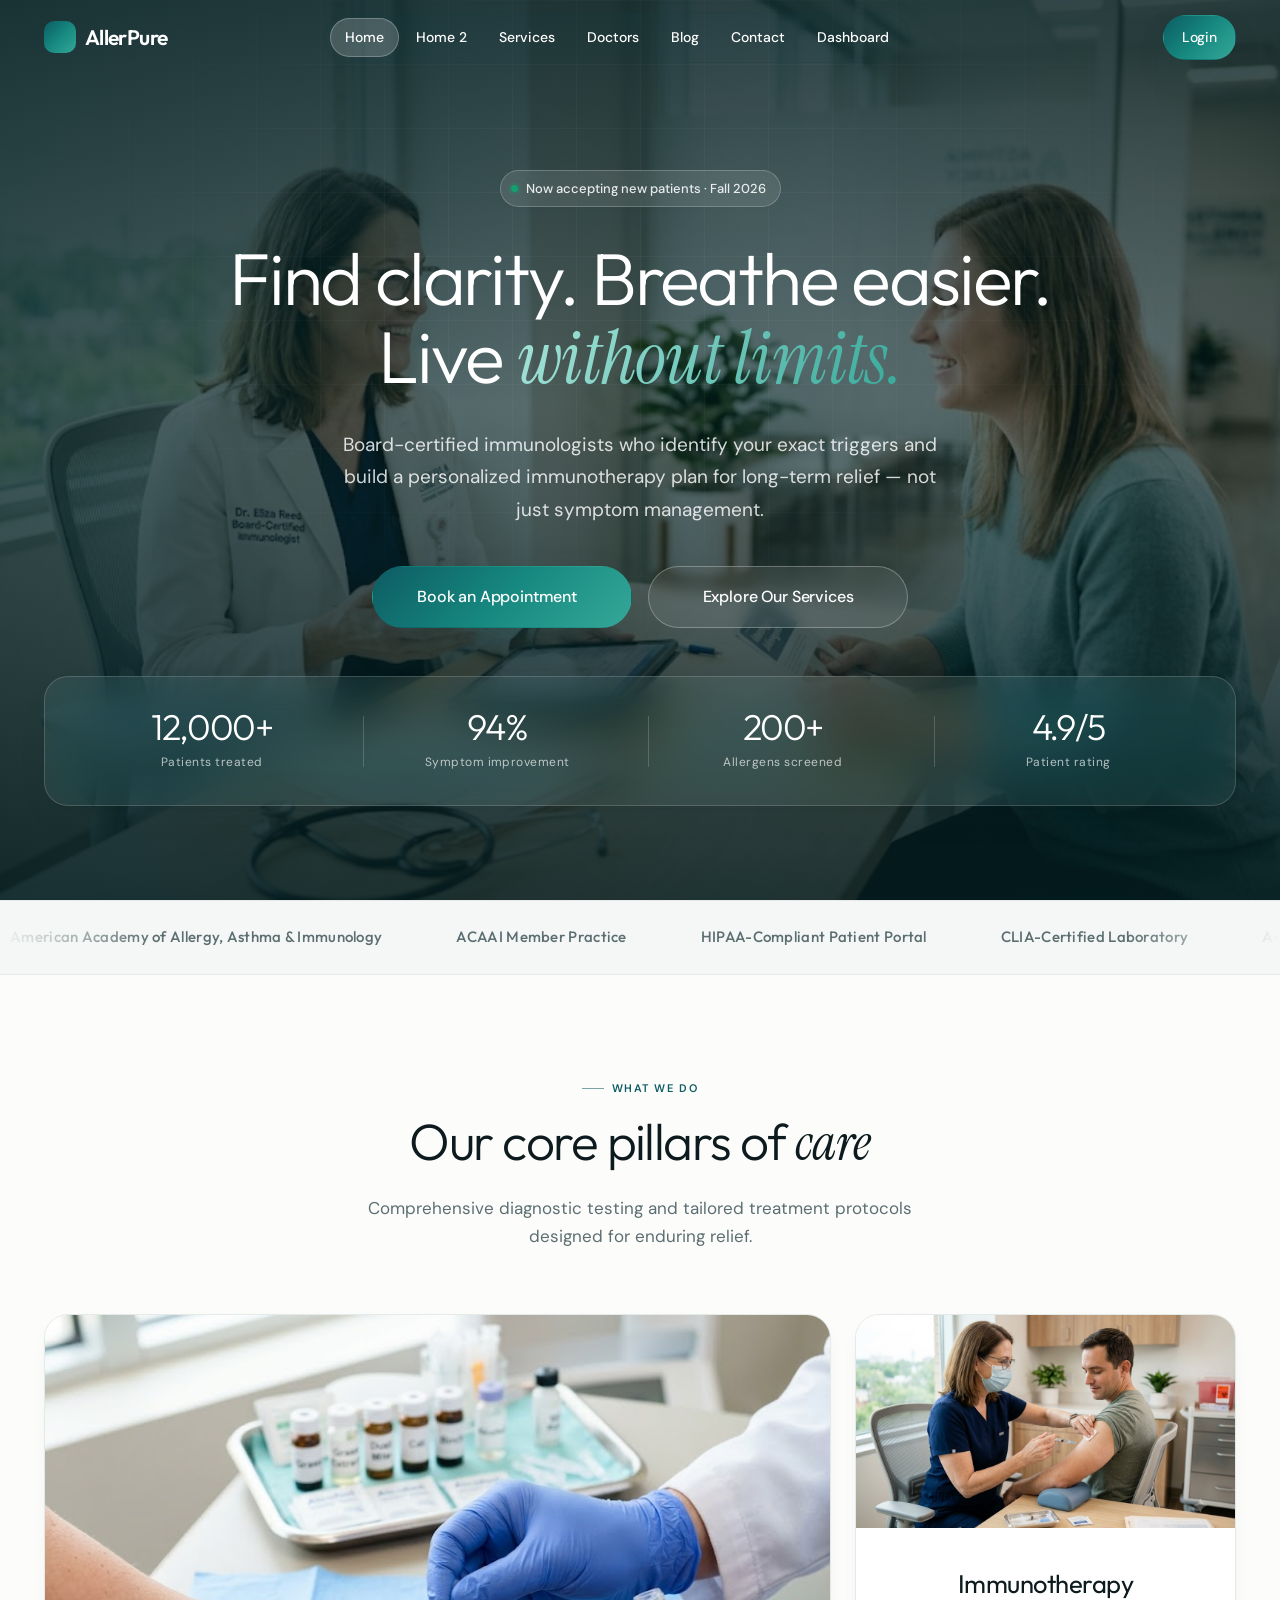
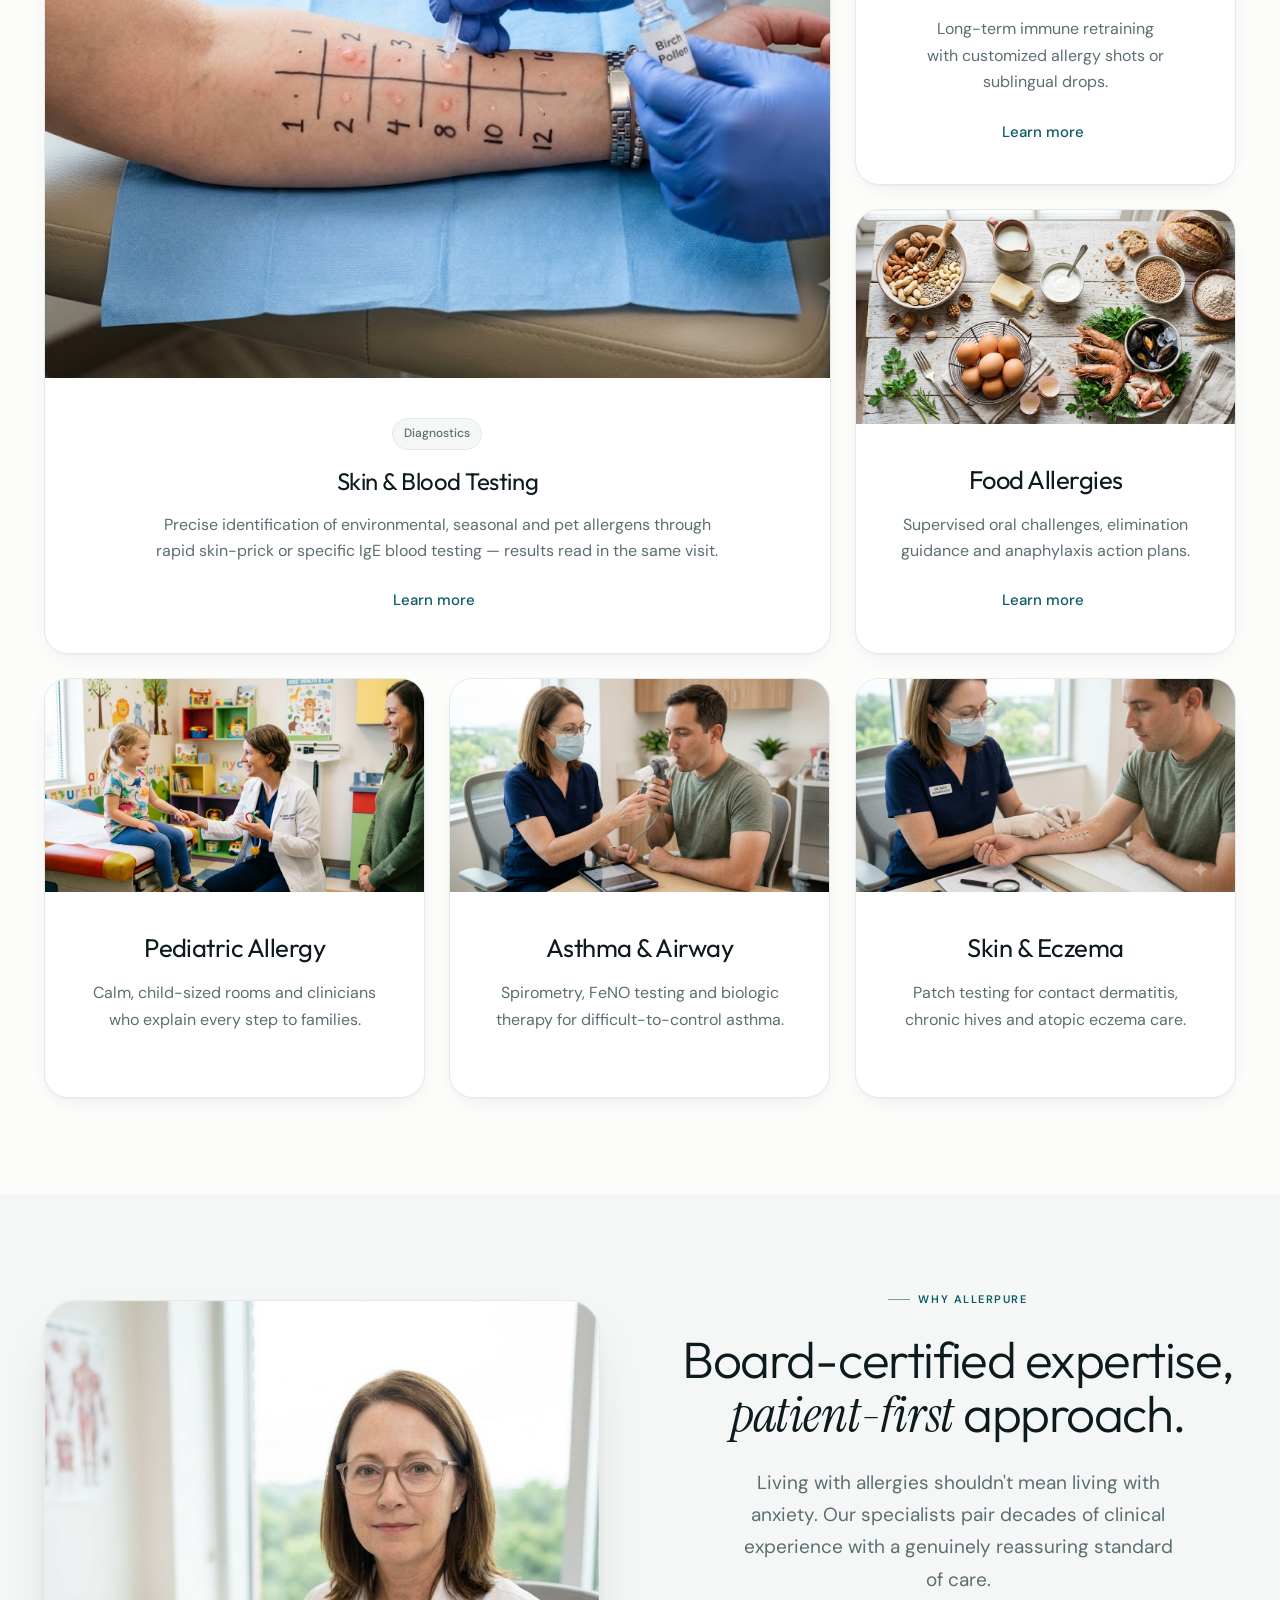
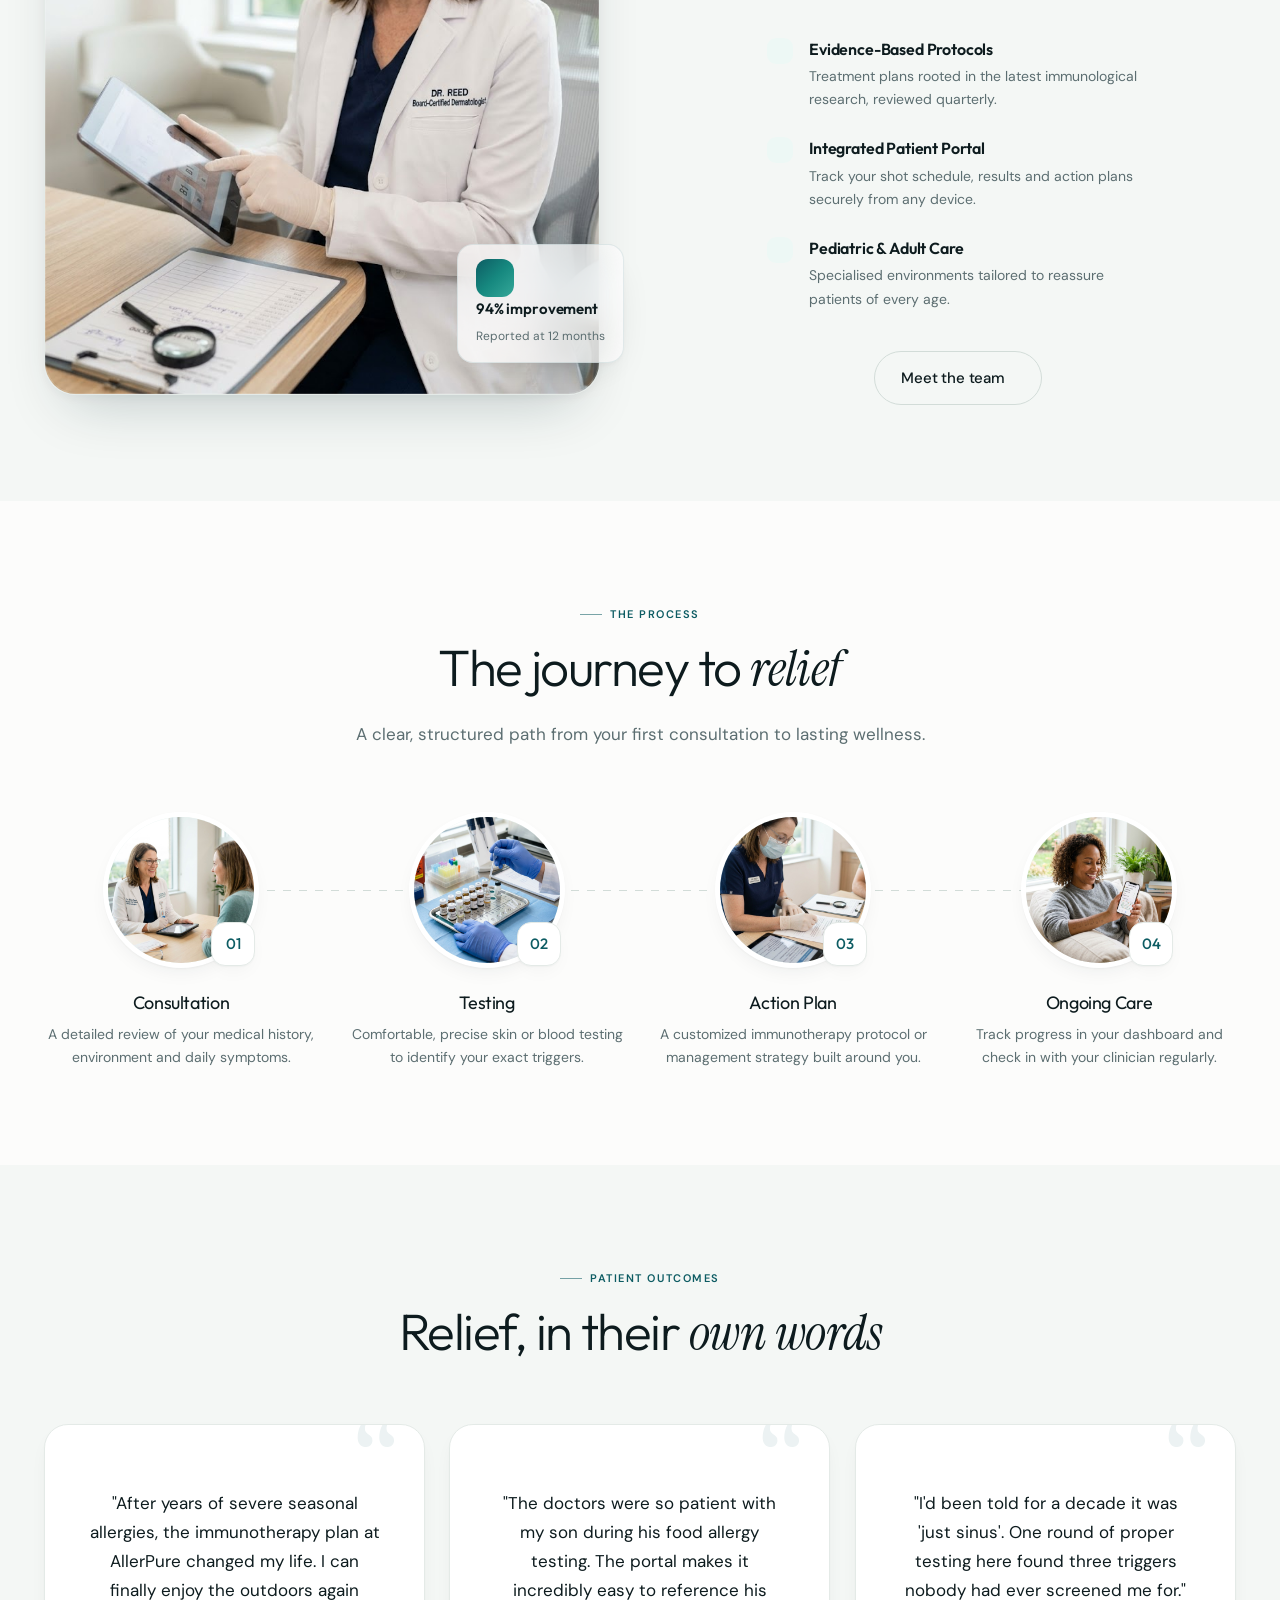
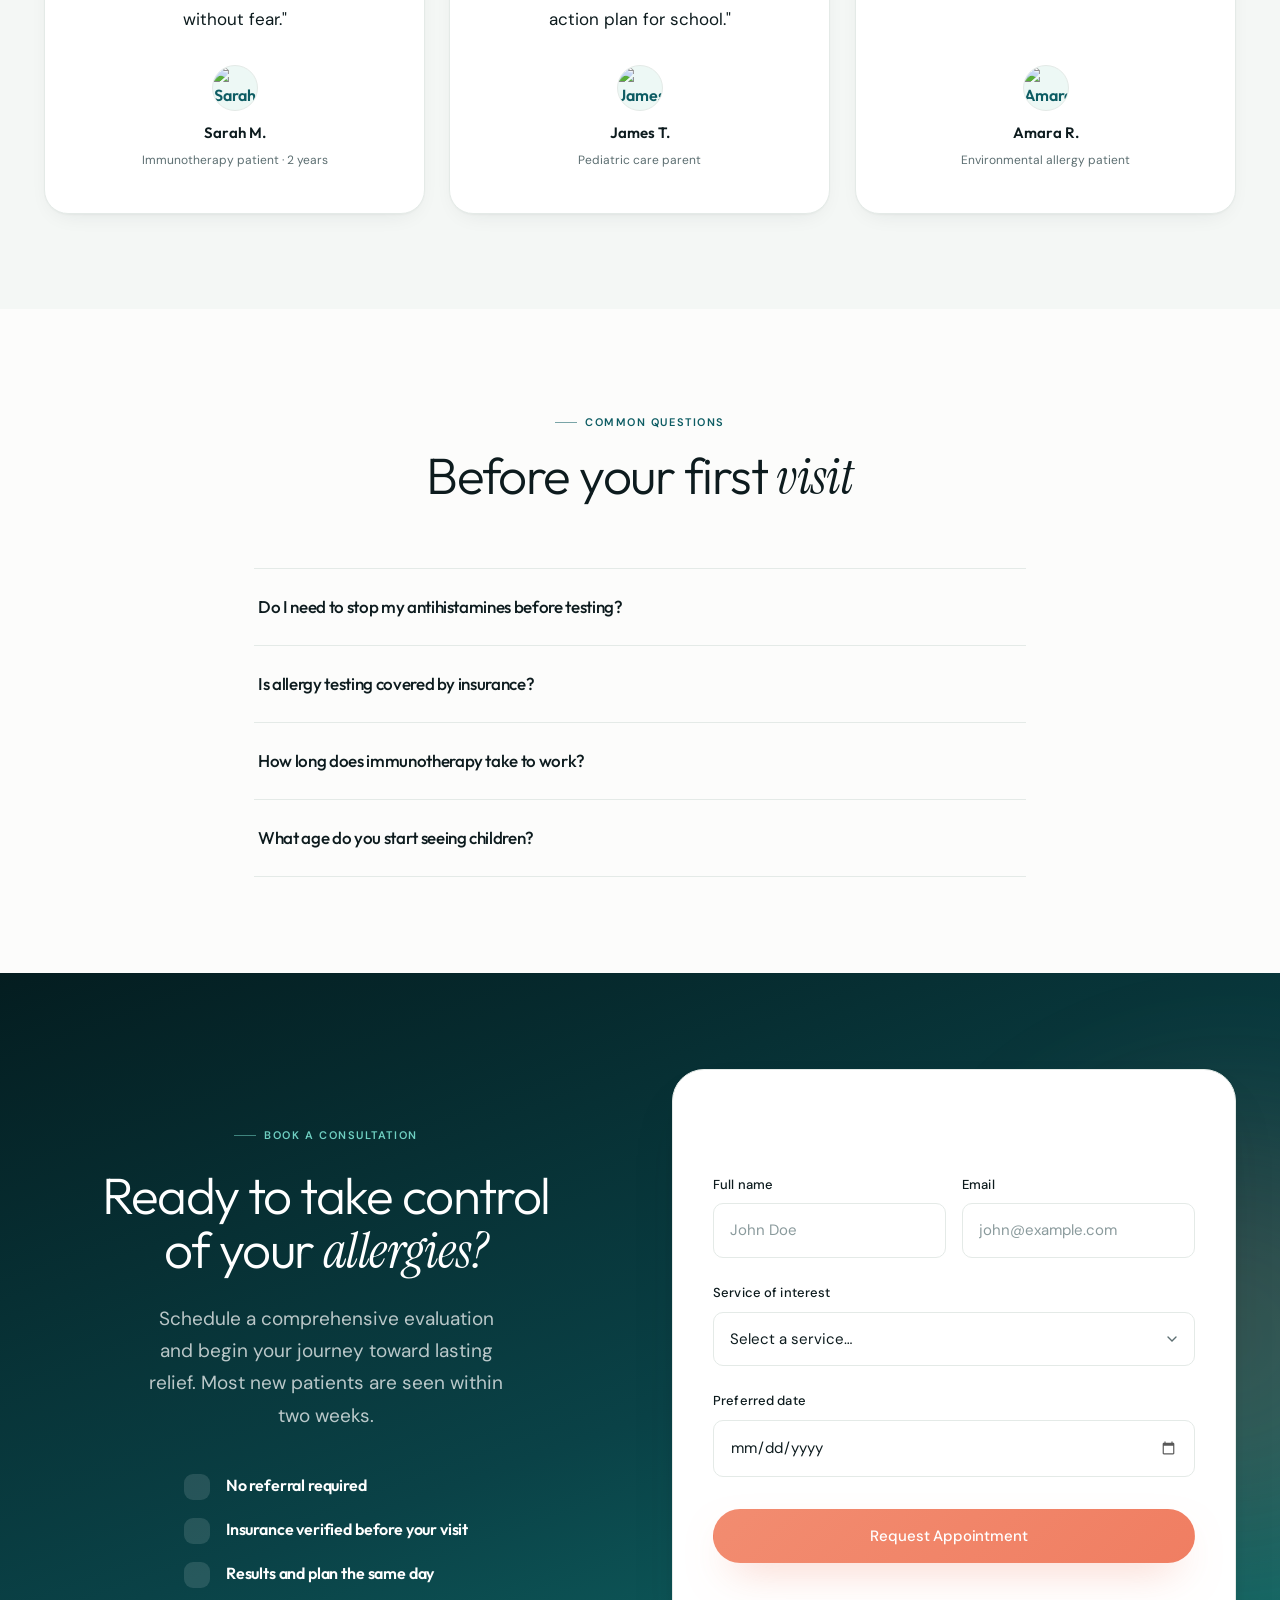
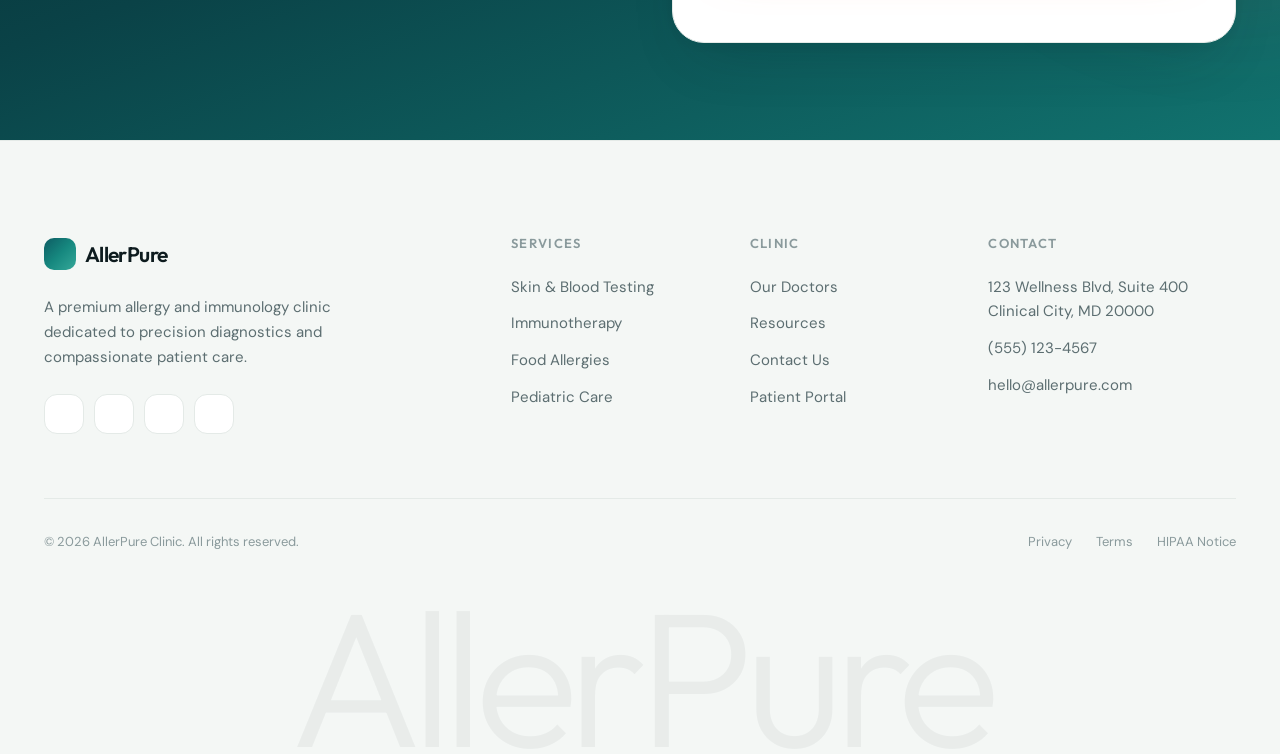
==== index.html @ 5865c438 "first" ====
<!DOCTYPE html>
<html lang="en">

<head>
  <meta charset="UTF-8">
  <meta name="viewport" content="width=device-width, initial-scale=1.0">
  <title>AllerPure | Expert Allergy Testing &amp; Immunotherapy</title>
  <meta name="description"
    content="AllerPure is a premium clinic dedicated to identifying and treating allergies through advanced testing, immunotherapy, and personalized action plans.">
  <link rel="icon" type="image/svg+xml" href="assets/images/favicon.svg">

  <!-- Phosphor Icons -->
  <script src="https://unpkg.com/@phosphor-icons/web"></script>

  <!-- Styles -->
  <link rel="preconnect" href="https://fonts.googleapis.com">
  <link rel="preconnect" href="https://fonts.gstatic.com" crossorigin>
  <link rel="stylesheet" href="assets/css/style.css">
  <link rel="stylesheet" href="assets/css/rtl.css">

  <!-- SEO JSON-LD -->
  <script type="application/ld+json">
  {
    "@context": "https://schema.org",
    "@type": "MedicalClinic",
    "name": "AllerPure",
    "description": "Expert Allergy Testing & Immunotherapy",
    "url": "https://www.allerpure.com"
  }
  </script>
</head>

<body class="has-photo-hero">

  <!-- Header -->
  <header class="header">
    <div class="container">
      <a href="index.html" class="logo">
        <i class="ph-fill ph-drop"></i> AllerPure
      </a>

      <nav class="nav-desktop">
        <a href="index.html" class="nav-link active">Home</a>
        <a href="home2.html" class="nav-link">Home 2</a>
        <a href="services.html" class="nav-link">Services</a>
        <a href="doctors.html" class="nav-link">Doctors</a>
        <a href="blog.html" class="nav-link">Blog</a>
        <a href="contact.html" class="nav-link">Contact</a>
        <a href="dashboard.html" class="nav-link">Dashboard</a>
      </nav>

      <div class="nav-actions">
        <button class="icon-btn theme-toggle theme-toggle-desktop" aria-label="Toggle Dark Mode">
          <i class="ph ph-moon"></i>
        </button>
        <button class="icon-btn rtl-toggle rtl-toggle-desktop" aria-label="Toggle RTL" title="Toggle RTL">
          <i class="ph ph-arrows-left-right"></i>
        </button>

        <a href="login.html" class="btn btn-primary btn-sm nav-desktop">Login</a>

        <button class="icon-btn hamburger" aria-label="Open Menu">
          <i class="ph ph-list"></i>
        </button>
      </div>
    </div>
  </header>

  <!-- Mobile Drawer Overlay -->
  <div class="mobile-drawer-overlay"></div>

  <!-- Mobile Drawer -->
  <div class="mobile-drawer">
    <div class="drawer-header">
      <a href="index.html" class="logo">
        <i class="ph-fill ph-drop"></i> AllerPure
      </a>
      <button class="icon-btn drawer-close" aria-label="Close Menu">
        <i class="ph ph-x"></i>
      </button>
    </div>

    <nav class="drawer-nav">
      <a href="index.html" class="drawer-nav-link active">Home</a>
      <a href="home2.html" class="drawer-nav-link">Home 2</a>
      <a href="services.html" class="drawer-nav-link">Services</a>
      <a href="doctors.html" class="drawer-nav-link">Doctors</a>
      <a href="blog.html" class="drawer-nav-link">Blog</a>
      <a href="contact.html" class="drawer-nav-link">Contact</a>
      <a href="dashboard.html" class="drawer-nav-link">Dashboard</a>
    </nav>

    <div class="drawer-actions">
      <div class="drawer-toggles">
        <button class="icon-btn theme-toggle" aria-label="Toggle Dark Mode">
          <i class="ph ph-moon"></i>
        </button>
        <button class="icon-btn rtl-toggle" aria-label="Toggle RTL" title="Toggle RTL">
          <i class="ph ph-arrows-left-right"></i>
        </button>
      </div>
      <a href="login.html" class="btn btn-primary btn-block">Login</a>
    </div>
  </div>

  <main>
    <!-- ==================== HERO ==================== -->
    <section class="hero hero-image">
      <img class="hero-bg" src="assets/images/hero-immunology-clinic.jpg" alt="" aria-hidden="true"
        fetchpriority="high">
      <div class="hero-scrim"></div>
      <div class="grid-overlay"></div>

      <div class="container" style="text-align: center;">
        <div style="max-width: 900px; margin: 0 auto;">
          <span class="pill animate-slide-up stagger-1" style="margin-bottom: var(--spacing-4);">
            <span class="dot"></span> Now accepting new patients &middot; Fall 2026
          </span>

          <h1 class="animate-slide-up stagger-2" style="margin-bottom: var(--spacing-4);">
            Find clarity. Breathe easier.<br>
            Live <span class="serif grad-text">without limits.</span>
          </h1>

          <p class="lead animate-slide-up stagger-3" style="max-width: 620px; margin: 0 auto var(--spacing-5);">
            Board-certified immunologists who identify your exact triggers and build a personalized
            immunotherapy plan for long-term relief — not just symptom management.
          </p>

          <div class="cta-actions animate-slide-up stagger-4">
            <a href="#book" class="btn btn-primary btn-lg">Book an Appointment <i class="ph ph-arrow-right"></i></a>
            <a href="services.html" class="btn btn-outline btn-lg">Explore Our Services</a>
          </div>
        </div>

        <!-- Stats -->
        <div class="stat-strip animate-fade-in stagger-6" style="margin-top: var(--spacing-6);">
          <div class="stat">
            <span class="stat-value" data-count="12000" data-suffix="+">0</span>
            <span class="stat-label">Patients treated</span>
          </div>
          <div class="stat">
            <span class="stat-value" data-count="94" data-suffix="%">0</span>
            <span class="stat-label">Symptom improvement</span>
          </div>
          <div class="stat">
            <span class="stat-value" data-count="200" data-suffix="+">0</span>
            <span class="stat-label">Allergens screened</span>
          </div>
          <div class="stat">
            <span class="stat-value" data-count="4.9" data-decimals="1" data-suffix="/5">0</span>
            <span class="stat-label">Patient rating</span>
          </div>
        </div>
      </div>
    </section>

    <!-- ==================== TRUST MARQUEE ==================== -->
    <div class="bg-alt" style="border-block: 1px solid var(--color-border);">
      <div class="marquee">
        <div class="marquee-track">
          <span class="marquee-item"><i class="ph ph-certificate"></i> American Academy of Allergy, Asthma &amp;
            Immunology</span>
          <span class="marquee-item"><i class="ph ph-first-aid-kit"></i> ACAAI Member Practice</span>
          <span class="marquee-item"><i class="ph ph-shield-check"></i> HIPAA-Compliant Patient Portal</span>
          <span class="marquee-item"><i class="ph ph-microscope"></i> CLIA-Certified Laboratory</span>
          <span class="marquee-item"><i class="ph ph-heartbeat"></i> Accredited Immunotherapy Program</span>
          <!-- duplicate set for seamless loop -->
          <span class="marquee-item"><i class="ph ph-certificate"></i> American Academy of Allergy, Asthma &amp;
            Immunology</span>
          <span class="marquee-item"><i class="ph ph-first-aid-kit"></i> ACAAI Member Practice</span>
          <span class="marquee-item"><i class="ph ph-shield-check"></i> HIPAA-Compliant Patient Portal</span>
          <span class="marquee-item"><i class="ph ph-microscope"></i> CLIA-Certified Laboratory</span>
          <span class="marquee-item"><i class="ph ph-heartbeat"></i> Accredited Immunotherapy Program</span>
        </div>
      </div>
    </div>

    <!-- ==================== SERVICES (BENTO) ==================== -->
    <section>
      <div class="container">
        <div class="section-header" data-reveal>
          <span class="eyebrow centered">What we do</span>
          <h2>Our core pillars of <span class="serif">care</span></h2>
          <p>Comprehensive diagnostic testing and tailored treatment protocols designed for enduring relief.</p>
        </div>

        <div class="bento">
          <!-- Large feature -->
          <a href="services.html#testing" class="card card-wide span-8" data-reveal="scale">
            <div class="card-media">
              <img src="assets/images/service-skin-blood-testing.jpg" alt="Allergy skin testing" loading="lazy">
            </div>
            <span class="tag" style="width: fit-content; margin-bottom: var(--spacing-2);">Diagnostics</span>
            <h3>Skin &amp; Blood Testing</h3>
            <p style="max-width: 52ch;">
              Precise identification of environmental, seasonal and pet allergens through rapid skin-prick
              or specific IgE blood testing — results read in the same visit.
            </p>
            <span class="link-arrow">Learn more <i class="ph ph-arrow-right"></i></span>
          </a>

          <!-- Stacked right column -->
          <div class="span-4 bento-stack" style="display: grid; gap: var(--spacing-3); --reveal-delay: 80ms;"
            data-reveal="right">
            <div class="card">
              <div class="card-media">
                <img src="assets/images/service-immunotherapy-injection.jpg" alt="Allergy immunotherapy injection"
                  loading="lazy">
              </div>
              <h3>Immunotherapy</h3>
              <p>Long-term immune retraining with customized allergy shots or sublingual drops.</p>
              <a href="services.html#immunotherapy" class="link-arrow">Learn more <i class="ph ph-arrow-right"></i></a>
            </div>

            <div class="card">
              <div class="card-media">
                <img src="assets/images/service-food-allergies.jpg" alt="Fresh food on a table" loading="lazy">
              </div>
              <h3>Food Allergies</h3>
              <p>Supervised oral challenges, elimination guidance and anaphylaxis action plans.</p>
              <a href="services.html#food-allergy" class="link-arrow">Learn more <i class="ph ph-arrow-right"></i></a>
            </div>
          </div>

          <!-- Three supporting tiles -->
          <div class="card span-4" data-reveal>
            <div class="card-media">
              <img src="assets/images/service-pediatric-allergy.jpg" alt="Pediatrician with a child patient"
                loading="lazy">
            </div>
            <h3>Pediatric Allergy</h3>
            <p>Calm, child-sized rooms and clinicians who explain every step to families.</p>
          </div>

          <div class="card span-4" style="--reveal-delay: 100ms;" data-reveal>
            <div class="card-media">
              <img src="assets/images/service-asthma-airway.jpg" alt="Patient using a spirometer for asthma testing"
                loading="lazy">
            </div>
            <h3>Asthma &amp; Airway</h3>
            <p>Spirometry, FeNO testing and biologic therapy for difficult-to-control asthma.</p>
          </div>

          <div class="card span-4" style="--reveal-delay: 200ms;" data-reveal>
            <div class="card-media">
              <img src="assets/images/service-skin-eczema.jpg" alt="Close-up skin care examination" loading="lazy">
            </div>
            <h3>Skin &amp; Eczema</h3>
            <p>Patch testing for contact dermatitis, chronic hives and atopic eczema care.</p>
          </div>
        </div>
      </div>
    </section>

    <!-- ==================== EXPERTISE SPLIT ==================== -->
    <section class="bg-alt">
      <div class="container split">
        <div class="split-media" data-reveal="left" style="position: relative;">
          <div class="media-frame" style="aspect-ratio: 4 / 5;">
            <img src="assets/images/expertise-doctor-reviewing-results.jpg" alt="Doctor reviewing allergy test results"
              loading="lazy">
          </div>
          <div class="float-chip hide-mobile" style="right: -24px; bottom: 32px;">
            <div class="fc-icon"><i class="ph ph-chart-line-up"></i></div>
            <div style="text-align: left;">
              <strong>94% improvement</strong>
              <span>Reported at 12 months</span>
            </div>
          </div>
        </div>

        <div class="split-copy" data-reveal="right">
          <span class="eyebrow" style="margin-bottom: var(--spacing-3);">Why AllerPure</span>
          <h2 style="margin-bottom: var(--spacing-3);">Board-certified expertise, <span
              class="serif">patient-first</span> approach.</h2>
          <p class="lead" style="margin-bottom: var(--spacing-5);">
            Living with allergies shouldn't mean living with anxiety. Our specialists pair decades of
            clinical experience with a genuinely reassuring standard of care.
          </p>

          <ul class="checklist">
            <li>
              <span class="tick"><i class="ph-bold ph-check"></i></span>
              <div>
                <strong>Evidence-Based Protocols</strong>
                <p>Treatment plans rooted in the latest immunological research, reviewed quarterly.</p>
              </div>
            </li>
            <li>
              <span class="tick"><i class="ph-bold ph-check"></i></span>
              <div>
                <strong>Integrated Patient Portal</strong>
                <p>Track your shot schedule, results and action plans securely from any device.</p>
              </div>
            </li>
            <li>
              <span class="tick"><i class="ph-bold ph-check"></i></span>
              <div>
                <strong>Pediatric &amp; Adult Care</strong>
                <p>Specialised environments tailored to reassure patients of every age.</p>
              </div>
            </li>
          </ul>

          <a href="doctors.html" class="btn btn-outline" style="margin-top: var(--spacing-5);">Meet the team <i
              class="ph ph-arrow-right"></i></a>
        </div>
      </div>
    </section>
    <!-- ==================== PROCESS ==================== -->
    <section>
      <div class="container">
        <div class="section-header" data-reveal>
          <span class="eyebrow centered">The process</span>
          <h2>The journey to <span class="serif">relief</span></h2>
          <p>A clear, structured path from your first consultation to lasting wellness.</p>
        </div>

        <div class="steps">
          <div class="step" data-reveal>
            <div class="step-figure">
              <div class="step-media">
                <img src="assets/images/process-01-consultation.jpg" alt="Doctor consulting with a patient"
                  loading="lazy">
              </div>
              <div class="step-num">01</div>
            </div>
            <h3>Consultation</h3>
            <p>A detailed review of your medical history, environment and daily symptoms.</p>
          </div>
          <div class="step" data-reveal style="--reveal-delay: 100ms;">
            <div class="step-figure">
              <div class="step-media">
                <img src="assets/images/process-02-testing.jpg" alt="Laboratory allergy testing" loading="lazy">
              </div>
              <div class="step-num">02</div>
            </div>
            <h3>Testing</h3>
            <p>Comfortable, precise skin or blood testing to identify your exact triggers.</p>
          </div>
          <div class="step" data-reveal style="--reveal-delay: 200ms;">
            <div class="step-figure">
              <div class="step-media">
                <img src="assets/images/process-03-action-plan.jpg" alt="Clinician planning a treatment protocol"
                  loading="lazy">
              </div>
              <div class="step-num">03</div>
            </div>
            <h3>Action Plan</h3>
            <p>A customized immunotherapy protocol or management strategy built around you.</p>
          </div>
          <div class="step" data-reveal style="--reveal-delay: 300ms;">
            <div class="step-figure">
              <div class="step-media">
                <img src="assets/images/process-04-ongoing-care.jpg" alt="Patient tracking progress on a phone"
                  loading="lazy">
              </div>
              <div class="step-num">04</div>
            </div>
            <h3>Ongoing Care</h3>
            <p>Track progress in your dashboard and check in with your clinician regularly.</p>
          </div>
        </div>
      </div>
    </section>

    <!-- ==================== TESTIMONIALS ==================== -->
    <section class="bg-alt">
      <div class="container">
        <div class="section-header" data-reveal>
          <span class="eyebrow centered">Patient outcomes</span>
          <h2>Relief, in their <span class="serif">own words</span></h2>
        </div>

        <div class="card-grid quote-grid">
          <div class="quote-card" data-reveal>
            <div class="stars">
              <i class="ph-fill ph-star"></i><i class="ph-fill ph-star"></i><i class="ph-fill ph-star"></i><i
                class="ph-fill ph-star"></i><i class="ph-fill ph-star"></i>
            </div>
            <blockquote>"After years of severe seasonal allergies, the immunotherapy plan at AllerPure changed my life.
              I can finally enjoy the outdoors again without fear."</blockquote>
            <div class="person">
              <div class="avatar"><img
                  src="https://images.unsplash.com/photo-1544005313-94ddf0286df2?auto=format&fit=facearea&facepad=3&q=80&w=200&h=200"
                  alt="Sarah M." loading="lazy"></div>
              <div>
                <strong>Sarah M.</strong>
                <span>Immunotherapy patient · 2 years</span>
              </div>
            </div>
          </div>

          <div class="quote-card" data-reveal style="--reveal-delay: 100ms;">
            <div class="stars">
              <i class="ph-fill ph-star"></i><i class="ph-fill ph-star"></i><i class="ph-fill ph-star"></i><i
                class="ph-fill ph-star"></i><i class="ph-fill ph-star"></i>
            </div>
            <blockquote>"The doctors were so patient with my son during his food allergy testing. The portal makes it
              incredibly easy to reference his action plan for school."</blockquote>
            <div class="person">
              <div class="avatar"><img
                  src="https://images.unsplash.com/photo-1507003211169-0a1dd7228f2d?auto=format&fit=facearea&facepad=3&q=80&w=200&h=200"
                  alt="James T." loading="lazy"></div>
              <div>
                <strong>James T.</strong>
                <span>Pediatric care parent</span>
              </div>
            </div>
          </div>

          <div class="quote-card" data-reveal style="--reveal-delay: 200ms;">
            <div class="stars">
              <i class="ph-fill ph-star"></i><i class="ph-fill ph-star"></i><i class="ph-fill ph-star"></i><i
                class="ph-fill ph-star"></i><i class="ph-fill ph-star"></i>
            </div>
            <blockquote>"I'd been told for a decade it was 'just sinus'. One round of proper testing here found three
              triggers nobody had ever screened me for."</blockquote>
            <div class="person">
              <div class="avatar"><img
                  src="https://images.unsplash.com/photo-1531123897727-8f129e1688ce?auto=format&fit=facearea&facepad=3&q=80&w=200&h=200"
                  alt="Amara R." loading="lazy"></div>
              <div>
                <strong>Amara R.</strong>
                <span>Environmental allergy patient</span>
              </div>
            </div>
          </div>
        </div>
      </div>
    </section>

    <!-- ==================== FAQ ==================== -->
    <section>
      <div class="container container-narrow">
        <div class="section-header" data-reveal>
          <span class="eyebrow centered">Common questions</span>
          <h2>Before your first <span class="serif">visit</span></h2>
        </div>

        <div class="accordion" data-reveal>
          <div class="accordion-item">
            <button class="accordion-trigger" type="button">Do I need to stop my antihistamines before testing? <i
                class="ph ph-plus"></i></button>
            <div class="accordion-panel">
              <p>Yes — most oral antihistamines suppress skin test reactions, so we ask patients to pause them for 5–7
                days before a skin-prick appointment. Asthma inhalers, nasal steroids and most other medications can be
                continued. We send a personalized prep list when you book.</p>
            </div>
          </div>
          <div class="accordion-item">
            <button class="accordion-trigger" type="button">Is allergy testing covered by insurance? <i
                class="ph ph-plus"></i></button>
            <div class="accordion-panel">
              <p>Diagnostic allergy testing is covered by most major plans. Our team verifies your benefits and provides
                a written estimate before your appointment, so there are no surprises on the day.</p>
            </div>
          </div>
          <div class="accordion-item">
            <button class="accordion-trigger" type="button">How long does immunotherapy take to work? <i
                class="ph ph-plus"></i></button>
            <div class="accordion-panel">
              <p>Most patients notice meaningful improvement within 6–12 months of starting build-up, with full benefit
                after 3–5 years of maintenance. Progress is tracked at every visit and visible in your patient
                dashboard.</p>
            </div>
          </div>
          <div class="accordion-item">
            <button class="accordion-trigger" type="button">What age do you start seeing children? <i
                class="ph ph-plus"></i></button>
            <div class="accordion-panel">
              <p>We evaluate children from 6 months of age. Testing methods are adapted by age, and our pediatric rooms
                are designed to keep the experience calm for both child and parent.</p>
            </div>
          </div>
        </div>
      </div>
    </section>

    <!-- ==================== BOOKING CTA ==================== -->
    <section class="bg-deep" id="book">
      <div class="mesh mesh-2" style="opacity: .18;"></div>
      <div class="container split tight" style="position: relative; z-index: 2;">
        <div class="copy-center" data-reveal="left">
          <span class="eyebrow" style="margin-bottom: var(--spacing-3);">Book a consultation</span>
          <h2 style="margin-bottom: var(--spacing-3);">Ready to take control of your <span
              class="serif">allergies?</span></h2>
          <p class="lead" style="color: rgba(255,255,255,.72); margin-bottom: var(--spacing-5);">
            Schedule a comprehensive evaluation and begin your journey toward lasting relief.
            Most new patients are seen within two weeks.
          </p>

          <ul class="checklist" style="gap: var(--spacing-2);">
            <li>
              <span class="tick" style="background: rgba(255,255,255,.12); color: #fff;"><i
                  class="ph-bold ph-check"></i></span>
              <div><strong style="color:#fff;">No referral required</strong></div>
            </li>
            <li>
              <span class="tick" style="background: rgba(255,255,255,.12); color: #fff;"><i
                  class="ph-bold ph-check"></i></span>
              <div><strong style="color:#fff;">Insurance verified before your visit</strong></div>
            </li>
            <li>
              <span class="tick" style="background: rgba(255,255,255,.12); color: #fff;"><i
                  class="ph-bold ph-check"></i></span>
              <div><strong style="color:#fff;">Results and plan the same day</strong></div>
            </li>
          </ul>
        </div>

        <div data-reveal="right">
          <form class="validate-form booking-panel">
            <h3 style="margin-bottom: var(--spacing-4);">Request an appointment</h3>

            <div class="form-row">
              <div class="form-group">
                <label class="form-label" for="bk-name">Full name</label>
                <input id="bk-name" type="text" class="form-control" required placeholder="John Doe">
                <span class="error-message">Name is required</span>
              </div>
              <div class="form-group">
                <label class="form-label" for="bk-email">Email</label>
                <input id="bk-email" type="email" class="form-control" required placeholder="john@example.com">
                <span class="error-message">Valid email is required</span>
              </div>
            </div>

            <div class="form-group">
              <label class="form-label" for="bk-service">Service of interest</label>
              <select id="bk-service" class="form-control" required>
                <option value="">Select a service…</option>
                <option value="skin_testing">Skin / Blood Testing</option>
                <option value="immunotherapy">Immunotherapy</option>
                <option value="food_allergy">Food Allergy Management</option>
                <option value="pediatric">Pediatric Allergy</option>
              </select>
              <span class="error-message">Please select a service</span>
            </div>

            <div class="form-group">
              <label class="form-label" for="bk-date">Preferred date</label>
              <input id="bk-date" type="date" class="form-control" required>
              <span class="error-message">Please select a date</span>
            </div>

            <!-- Booking API Placeholder -->
            <!-- <div class="calendly-inline-widget" data-url="https://calendly.com/allerpure" style="min-width:320px;height:630px;"></div> -->

            <button type="submit" class="btn btn-accent btn-block" style="margin-top: var(--spacing-1);">
              Request Appointment <i class="ph ph-arrow-right"></i>
            </button>
            <p class="small muted" style="text-align: center; margin-top: var(--spacing-2);">
              We reply within one business day. No obligation.
            </p>
          </form>
        </div>
      </div>
    </section>
  </main>

  <!-- Footer -->
  <footer class="footer">
    <div class="container">
      <div class="footer-grid">
        <div class="footer-col">
          <a href="index.html" class="logo" style="margin-bottom: var(--spacing-3);">
            <i class="ph-fill ph-drop"></i> AllerPure
          </a>
          <p>A premium allergy and immunology clinic dedicated to precision diagnostics and compassionate patient care.
          </p>
          <div class="social-links">
            <a href="#" aria-label="Facebook"><i class="ph-fill ph-facebook-logo"></i></a>
            <a href="#" aria-label="X"><i class="ph-fill ph-x-logo"></i></a>
            <a href="#" aria-label="Instagram"><i class="ph-fill ph-instagram-logo"></i></a>
            <a href="#" aria-label="LinkedIn"><i class="ph-fill ph-linkedin-logo"></i></a>
          </div>
        </div>

        <div class="footer-col">
          <h4>Services</h4>
          <div class="footer-links">
            <a href="services.html#testing">Skin &amp; Blood Testing</a>
            <a href="services.html#immunotherapy">Immunotherapy</a>
            <a href="services.html#food-allergy">Food Allergies</a>
            <a href="services.html">Pediatric Care</a>
          </div>
        </div>

        <div class="footer-col">
          <h4>Clinic</h4>
          <div class="footer-links">
            <a href="doctors.html">Our Doctors</a>
            <a href="blog.html">Resources</a>
            <a href="contact.html">Contact Us</a>
            <a href="login.html">Patient Portal</a>
          </div>
        </div>

        <div class="footer-col">
          <h4>Contact</h4>
          <div class="footer-links">
            <a href="contact.html"><i class="ph ph-map-pin"></i> 123 Wellness Blvd, Suite 400<br>Clinical City, MD
              20000</a>
            <a href="tel:5551234567"><i class="ph ph-phone"></i> (555) 123-4567</a>
            <a href="mailto:hello@allerpure.com"><i class="ph ph-envelope"></i> hello@allerpure.com</a>
          </div>
        </div>
      </div>

      <div class="footer-bottom">
        <p>&copy; 2026 AllerPure Clinic. All rights reserved.</p>
        <nav>
          <a href="#">Privacy</a>
          <a href="#">Terms</a>
          <a href="#">HIPAA Notice</a>
        </nav>
      </div>

      <div class="footer-watermark" aria-hidden="true">AllerPure</div>
    </div>
  </footer>

  <script src="assets/js/main.js"></script>
</body>

</html>
---- assets/css/style.css ----
/*
================================================================================
AllerPure — Master Stylesheet
Premium clinical design system: deep teal, warm neutrals, editorial type.
================================================================================
  1.  Tokens
  2.  Reset & Base
  3.  Typography
  4.  Layout Primitives
  5.  Buttons
  6.  Cards & Surfaces
  7.  Forms
  8.  Header & Navigation
  9.  Hero & Decorative
  10. Marquee, Steps, Accordion
  11. Interactive Explorer (home2)
  12. Footer
  13. Auth
  14. Animation & Reveal
  15. Media Queries
================================================================================
*/

@import url('https://fonts.googleapis.com/css2?family=DM+Sans:opsz,wght@9..40,300;9..40,400;9..40,500;9..40,600;9..40,700&family=Instrument+Serif:ital@0;1&family=Outfit:wght@200;300;400;500;600;700&display=swap');

/*
================================================================================
1. Tokens
================================================================================
*/
:root {
  /* Brand ramp — deep clinical teal */
  --brand-950: #041D20;
  --brand-900: #062A2E;
  --brand-800: #0A4247;
  --brand-700: #0D5C63;
  --brand-600: #11736F;
  --brand-500: #16887F;
  --brand-400: #35A899;
  --brand-300: #6FD0C2;
  --brand-200: #A8E5DA;
  --brand-100: #D6F2EC;
  --brand-50:  #EDF8F5;

  /* Semantic */
  --color-primary: var(--brand-700);
  --color-primary-hover: var(--brand-600);
  --color-primary-light: var(--brand-50);
  --color-secondary: #7E9C8F;
  --color-accent: #F07E62;
  --color-accent-soft: #FCE9E2;
  --color-gold: #C9A227;

  --color-bg: #FCFCFB;
  --color-bg-alt: #F4F7F5;
  --color-surface: #FFFFFF;
  --color-surface-2: #FAFBFA;

  --color-text-main: #0D1B1E;
  --color-text-muted: #5C6E71;
  --color-text-subtle: #8A9A9C;
  --color-border: #E4EAE7;
  --color-border-strong: #D2DCD8;

  --color-success: #12A06F;
  --color-error: #DC5B4F;
  --color-warning: #D9942B;

  /* Glass / overlays */
  --glass-bg: rgba(255, 255, 255, 0.72);
  --glass-border: rgba(13, 92, 99, 0.10);
  --hairline: rgba(13, 27, 30, 0.08);
  --tint: rgba(13, 92, 99, 0.04);

  /* Gradients */
  --grad-brand: linear-gradient(135deg, var(--brand-700) 0%, var(--brand-500) 50%, var(--brand-400) 100%);
  --grad-deep: linear-gradient(160deg, var(--brand-950) 0%, var(--brand-800) 55%, var(--brand-600) 100%);
  --grad-sheen: linear-gradient(120deg, rgba(255,255,255,0) 20%, rgba(255,255,255,.35) 50%, rgba(255,255,255,0) 80%);
  --grad-text: linear-gradient(120deg, var(--brand-800), var(--brand-400));

  /* Typography */
  --font-heading: 'Outfit', system-ui, sans-serif;
  --font-body: 'DM Sans', system-ui, sans-serif;
  --font-display: 'Instrument Serif', Georgia, serif;

  --font-weight-h1: 300;
  --font-weight-h2: 300;
  --font-weight-h3: 400;
  --font-weight-body: 400;
  --font-weight-btn: 500;

  --line-height-heading: 1.06;
  --line-height-body: 1.65;
  --tracking-tight: -0.03em;
  --tracking-wide: 0.14em;

  /* Spacing (8px base) */
  --spacing-1: 8px;
  --spacing-2: 16px;
  --spacing-3: 24px;
  --spacing-4: 32px;
  --spacing-5: 40px;
  --spacing-6: 48px;
  --spacing-8: 64px;
  --spacing-10: 80px;
  --spacing-12: 96px;
  --spacing-16: 128px;

  /* Radii */
  --radius-sm: 10px;
  --radius-md: 16px;
  --radius-lg: 24px;
  --radius-xl: 32px;
  --radius-2xl: 44px;
  --radius-full: 9999px;

  /* Elevation — layered, soft, brand-tinted */
  --shadow-xs: 0 1px 2px rgba(6, 42, 46, 0.04);
  --shadow-soft:
    0 1px 2px rgba(6, 42, 46, 0.04),
    0 8px 24px -12px rgba(6, 42, 46, 0.12);
  --shadow-md:
    0 2px 4px rgba(6, 42, 46, 0.03),
    0 14px 40px -16px rgba(6, 42, 46, 0.16);
  --shadow-hover:
    0 4px 8px rgba(6, 42, 46, 0.04),
    0 28px 60px -24px rgba(6, 42, 46, 0.24);
  --shadow-glow: 0 18px 50px -18px rgba(13, 92, 99, 0.45);

  /* Layout */
  --container-width: 1240px;
  --container-narrow: 820px;
  --nav-height: 76px;

  /* Motion */
  --transition-fast: 0.18s cubic-bezier(0.4, 0, 0.2, 1);
  --transition-normal: 0.32s cubic-bezier(0.4, 0, 0.2, 1);
  --ease-out-expo: cubic-bezier(0.16, 1, 0.3, 1);
}

/* Dark Theme */
[data-theme="dark"] {
  --color-primary: var(--brand-300);
  --color-primary-hover: var(--brand-200);
  --color-primary-light: rgba(111, 208, 194, 0.12);
  --color-secondary: #8FB5A6;
  --color-accent: #FF9277;
  --color-accent-soft: rgba(240, 126, 98, 0.16);

  --color-bg: #05100F;
  --color-bg-alt: #091A19;
  --color-surface: #0C201F;
  --color-surface-2: #0F2726;

  --color-text-main: #ECF6F3;
  --color-text-muted: #9BB2AE;
  --color-text-subtle: #718A87;
  --color-border: rgba(255, 255, 255, 0.09);
  --color-border-strong: rgba(255, 255, 255, 0.16);

  --glass-bg: rgba(9, 26, 25, 0.72);
  --glass-border: rgba(255, 255, 255, 0.08);
  --hairline: rgba(255, 255, 255, 0.08);
  --tint: rgba(111, 208, 194, 0.05);

  --grad-text: linear-gradient(120deg, var(--brand-200), var(--brand-400));

  --shadow-xs: 0 1px 2px rgba(0, 0, 0, 0.4);
  --shadow-soft: 0 1px 2px rgba(0,0,0,.3), 0 10px 30px -14px rgba(0, 0, 0, 0.7);
  --shadow-md: 0 2px 6px rgba(0,0,0,.35), 0 18px 46px -18px rgba(0, 0, 0, 0.8);
  --shadow-hover: 0 4px 10px rgba(0,0,0,.4), 0 32px 70px -26px rgba(0, 0, 0, 0.9);
  --shadow-glow: 0 18px 50px -18px rgba(111, 208, 194, 0.28);
}

/*
================================================================================
2. Reset & Base
================================================================================
*/
*, *::before, *::after { box-sizing: border-box; margin: 0; padding: 0; }

html {
  scroll-behavior: smooth;
  scroll-padding-top: calc(var(--nav-height) + 24px);
  -webkit-text-size-adjust: 100%;
}

body {
  font-family: var(--font-body);
  font-weight: var(--font-weight-body);
  font-size: 1rem;
  line-height: var(--line-height-body);
  color: var(--color-text-main);
  background-color: var(--color-bg);
  transition: background-color var(--transition-normal), color var(--transition-normal);
  -webkit-font-smoothing: antialiased;
  -moz-osx-font-smoothing: grayscale;
  overflow-x: hidden;
}

/* Ambient page wash — subtle brand glow behind everything */
body::before {
  content: '';
  position: fixed;
  inset: 0;
  pointer-events: none;
  z-index: 0;
  background:
    radial-gradient(60vw 48vh at 12% -6%, rgba(111, 208, 194, 0.16), transparent 62%),
    radial-gradient(52vw 42vh at 92% 4%, rgba(240, 126, 98, 0.08), transparent 60%);
}
[data-theme="dark"] body::before {
  background:
    radial-gradient(60vw 48vh at 12% -6%, rgba(53, 168, 153, 0.16), transparent 62%),
    radial-gradient(52vw 42vh at 92% 4%, rgba(240, 126, 98, 0.07), transparent 60%);
}
body > * { position: relative; z-index: 1; }

img, picture, video, canvas, svg { display: block; max-width: 100%; }
a { color: inherit; text-decoration: none; transition: color var(--transition-fast); }
ul, ol { list-style: none; }
button, input, textarea, select { font: inherit; color: inherit; }

::selection { background: var(--brand-200); color: var(--brand-900); }
[data-theme="dark"] ::selection { background: var(--brand-600); color: #fff; }

:focus-visible {
  outline: 2px solid var(--color-primary);
  outline-offset: 3px;
  border-radius: 4px;
}

/* Scrollbar */
::-webkit-scrollbar { width: 10px; height: 10px; }
::-webkit-scrollbar-track { background: var(--color-bg-alt); }
::-webkit-scrollbar-thumb { background: var(--color-border-strong); border-radius: 99px; border: 2px solid var(--color-bg-alt); }
::-webkit-scrollbar-thumb:hover { background: var(--color-text-subtle); }

/*
================================================================================
3. Typography
================================================================================
*/
h1, h2, h3, h4, h5, h6 {
  font-family: var(--font-heading);
  line-height: var(--line-height-heading);
  letter-spacing: var(--tracking-tight);
  color: var(--color-text-main);
  text-wrap: balance;
}

h1 { font-size: clamp(2.7rem, 6.2vw, 4.6rem); font-weight: var(--font-weight-h1); }
h2 { font-size: clamp(2.05rem, 4.2vw, 3.2rem); font-weight: var(--font-weight-h2); }
h3 { font-size: clamp(1.3rem, 2.2vw, 1.6rem); font-weight: var(--font-weight-h3); letter-spacing: -0.02em; line-height: 1.25; }
h4 { font-size: 1.0625rem; font-weight: 600; font-family: var(--font-heading); letter-spacing: -0.01em; }

p { text-wrap: pretty; }

/* Editorial serif accent inside headings */
.serif {
  font-family: var(--font-display);
  font-style: italic;
  font-weight: 400;
  letter-spacing: -0.01em;
}

.grad-text {
  background: var(--grad-text);
  -webkit-background-clip: text;
  background-clip: text;
  -webkit-text-fill-color: transparent;
  color: transparent;
}

.lead {
  font-size: clamp(1.0625rem, 1.5vw, 1.1875rem);
  color: var(--color-text-muted);
  line-height: 1.7;
}

.muted { color: var(--color-text-muted); }
.small { font-size: 0.875rem; }
.text-center { text-align: center; }

/* Eyebrow / kicker */
.eyebrow {
  display: inline-flex;
  align-items: center;
  gap: 8px;
  font-family: var(--font-body);
  font-size: 0.6875rem;
  font-weight: 600;
  letter-spacing: var(--tracking-wide);
  text-transform: uppercase;
  color: var(--color-primary);
}
.eyebrow::before {
  content: '';
  width: 22px;
  height: 1px;
  background: currentColor;
  opacity: 0.55;
}
.eyebrow.centered { justify-content: center; }

/* Services page — centered copy column with a neatly aligned bullet list */
.service-copy { text-align: center; }
.service-copy .card-icon { margin-inline: auto; }
.service-copy > p { margin-inline: auto; max-width: 52ch; }

.service-points {
  list-style: none;
  padding: 0;
  margin: 0 auto var(--spacing-4);
  max-width: 46ch;
  text-align: start;
  color: var(--color-text-muted);
}
.service-points li {
  position: relative;
  padding-inline-start: 22px;
  margin-bottom: 10px;
}
.service-points li:last-child { margin-bottom: 0; }
.service-points li::before {
  content: '';
  position: absolute;
  inset-inline-start: 4px;
  top: 0.6em;
  width: 6px;
  height: 6px;
  border-radius: 50%;
  background: var(--color-primary);
}
.service-points strong { color: var(--color-text-main); }

.service-note {
  max-width: 46ch;
  margin-inline: auto;
  text-align: start;
  padding: var(--spacing-2) var(--spacing-3);
  background: var(--color-bg-alt);
  border-radius: var(--radius-md);
  border-inline-start: 4px solid var(--color-primary);
  font-size: 0.875rem;
}

/* Pill badge */
.pill {
  display: inline-flex;
  align-items: center;
  gap: 8px;
  padding: 7px 14px 7px 10px;
  border-radius: var(--radius-full);
  background: var(--color-surface);
  border: 1px solid var(--color-border);
  box-shadow: var(--shadow-xs);
  font-size: 0.8125rem;
  font-weight: 500;
  color: var(--color-text-muted);
}
.pill i { color: var(--color-primary); font-size: 1rem; }
.pill .dot {
  width: 7px; height: 7px; border-radius: 50%;
  background: var(--color-success);
  box-shadow: 0 0 0 3px rgba(18, 160, 111, 0.18);
  animation: pulseDot 2.4s ease-in-out infinite;
}

@keyframes pulseDot {
  0%, 100% { box-shadow: 0 0 0 3px rgba(18, 160, 111, 0.18); }
  50% { box-shadow: 0 0 0 6px rgba(18, 160, 111, 0.04); }
}

/* Section header */
.section-header {
  text-align: center;
  margin-bottom: var(--spacing-8);
  max-width: 720px;
  margin-left: auto;
  margin-right: auto;
}
.section-header .eyebrow { margin-bottom: var(--spacing-2); }
.section-header h2 + p, .section-header h1 + p { margin-top: var(--spacing-3); }
.section-header p {
  color: var(--color-text-muted);
  max-width: 620px;
  margin-left: auto;
  margin-right: auto;
  font-size: 1.0625rem;
}

/*
================================================================================
4. Layout Primitives
================================================================================
*/
.container {
  width: 100%;
  max-width: var(--container-width);
  margin: 0 auto;
  padding: 0 var(--spacing-3);
}
.container-narrow { max-width: var(--container-narrow); }

section {
  padding: var(--spacing-12) 0;
  position: relative;
}

.bg-alt { background-color: var(--color-bg-alt); }

.bg-deep {
  background: var(--grad-deep);
  color: #fff;
  position: relative;
  overflow: hidden;
}
.bg-deep h1, .bg-deep h2, .bg-deep h3, .bg-deep h4 { color: #fff; }
.bg-deep p { color: rgba(255, 255, 255, 0.72); }
.bg-deep .eyebrow { color: var(--brand-300); }

/* Split two-column layout */
.split {
  display: grid;
  grid-template-columns: 1fr 1fr;
  gap: var(--spacing-10);
  align-items: center;
}
.split.tight { gap: var(--spacing-8); }

/* Centered copy column inside a split */
.split-copy {
  display: flex;
  flex-direction: column;
  align-items: center;
  text-align: center;
}
.split-copy .eyebrow { justify-content: center; }
.split-copy h2,
.split-copy .lead { max-width: 34ch; }
.split-copy .checklist {
  width: fit-content;
  max-width: 100%;
  margin-inline: auto;
  align-items: flex-start;
  text-align: start;
}
.split-copy .checklist li {
  flex-direction: row;
  align-items: flex-start;
  text-align: start;
  gap: var(--spacing-2);
}
.split-copy .checklist .tick { margin-top: 2px; }
.split-copy .checklist p { max-width: 34ch; }

/* Centered copy block with a left-aligned list kept as one centered group */
.copy-center {
  display: flex;
  flex-direction: column;
  align-items: center;
  text-align: center;
}
.copy-center .eyebrow { justify-content: center; }
.copy-center h2,
.copy-center .lead { max-width: 30ch; }
.copy-center .checklist {
  width: fit-content;
  margin-inline: auto;
  align-items: flex-start;
  text-align: start;
}
.copy-center .checklist li { align-items: center; }

/* Hairline divider */
.rule {
  height: 1px;
  background: linear-gradient(90deg, transparent, var(--color-border), transparent);
  border: 0;
}

/*
================================================================================
5. Buttons
================================================================================
*/
.btn {
  position: relative;
  display: inline-flex;
  align-items: center;
  justify-content: center;
  gap: 10px;
  padding: 14px 26px;
  border-radius: var(--radius-full);
  font-family: var(--font-body);
  font-size: 0.9375rem;
  font-weight: var(--font-weight-btn);
  letter-spacing: -0.01em;
  cursor: pointer;
  border: 1px solid transparent;
  transition: transform var(--transition-fast), box-shadow var(--transition-fast),
              background-color var(--transition-fast), color var(--transition-fast),
              border-color var(--transition-fast);
  text-align: center;
  overflow: hidden;
  white-space: nowrap;
  isolation: isolate;
}
.btn i { font-size: 1.1em; transition: transform var(--transition-fast); }
.btn:active { transform: translateY(0) scale(0.985); }

/* Shine sweep on hover */
.btn::after {
  content: '';
  position: absolute;
  inset: 0;
  background: var(--grad-sheen);
  transform: translateX(-120%);
  transition: transform 0.7s var(--ease-out-expo);
  z-index: -1;
  opacity: 0.6;
}
.btn:hover::after { transform: translateX(120%); }

.btn-primary {
  background: var(--grad-brand);
  color: #fff;
  box-shadow: var(--shadow-glow);
}
.btn-primary:hover {
  color: #fff;
  transform: translateY(-2px);
  box-shadow: 0 24px 60px -20px rgba(13, 92, 99, 0.55);
}
.btn-primary:hover i.ph-arrow-right { transform: translateX(3px); }
[data-theme="dark"] .btn-primary { color: var(--brand-950); background: linear-gradient(135deg, var(--brand-300), var(--brand-400)); }
[data-theme="dark"] .btn-primary:hover { color: var(--brand-950); }

.btn-accent {
  background: linear-gradient(135deg, #F28C70, var(--color-accent));
  color: #fff;
  box-shadow: 0 18px 44px -18px rgba(240, 126, 98, 0.6);
}
.btn-accent:hover { transform: translateY(-2px); box-shadow: 0 24px 56px -20px rgba(240, 126, 98, 0.7); color: #fff; }

.btn-outline {
  background-color: transparent;
  border-color: var(--color-border-strong);
  color: var(--color-text-main);
}
.btn-outline:hover {
  border-color: var(--color-primary);
  color: var(--color-primary);
  background-color: var(--tint);
  transform: translateY(-2px);
}

.btn-ghost {
  background: transparent;
  color: var(--color-text-main);
  padding-left: 14px;
  padding-right: 14px;
}
.btn-ghost:hover { color: var(--color-primary); background: var(--tint); }

.btn-light {
  background: #fff;
  color: var(--brand-800);
}
.btn-light:hover { transform: translateY(-2px); box-shadow: var(--shadow-hover); color: var(--brand-800); }

.btn-on-deep {
  background: rgba(255, 255, 255, 0.08);
  border-color: rgba(255, 255, 255, 0.24);
  color: #fff;
  backdrop-filter: blur(8px);
}
.btn-on-deep:hover { background: rgba(255, 255, 255, 0.16); color: #fff; transform: translateY(-2px); }

.btn-sm { padding: 10px 18px; font-size: 0.875rem; }
.btn-lg { padding: 17px 34px; font-size: 1rem; }

/* CTA banner action row — buttons share one width regardless of label length */
.cta-actions {
  display: flex;
  flex-wrap: wrap;
  justify-content: center;
  gap: var(--spacing-2);
}
.cta-actions .btn {
  flex: 0 1 260px;
  min-width: 260px;
  padding-inline: var(--spacing-3);
}
@media (max-width: 560px) {
  .cta-actions .btn { flex: 1 1 100%; min-width: 0; }
}
.btn-block { width: 100%; }

/* Inline text link with arrow */
.link-arrow {
  display: inline-flex;
  align-items: center;
  gap: 6px;
  font-weight: 500;
  font-size: 0.9375rem;
  color: var(--color-primary);
}
.link-arrow i { transition: transform var(--transition-fast); }
.link-arrow:hover i { transform: translateX(4px); }

/*
================================================================================
6. Cards & Surfaces
================================================================================
*/
.card-grid {
  display: grid;
  grid-template-columns: repeat(auto-fit, minmax(300px, 1fr));
  gap: var(--spacing-3);
}

.card {
  position: relative;
  background-color: var(--color-surface);
  border-radius: var(--radius-lg);
  --card-pad: var(--spacing-5);
  padding: var(--card-pad);
  box-shadow: var(--shadow-soft);
  display: flex;
  flex-direction: column;
  align-items: center;
  text-align: center;
  border: 1px solid var(--color-border);
  transition: transform var(--transition-normal), box-shadow var(--transition-normal), border-color var(--transition-normal);
  height: 100%;
  overflow: hidden;
}

/* Soft brand aura that fades in on hover */
.card::before {
  content: '';
  position: absolute;
  inset: 0;
  background: radial-gradient(120% 90% at 50% 0%, var(--tint), transparent 70%);
  opacity: 0;
  transition: opacity var(--transition-normal);
  pointer-events: none;
}
.card:hover::before { opacity: 1; }

.card:hover {
  transform: translateY(-6px);
  box-shadow: var(--shadow-hover);
  border-color: var(--color-border-strong);
}

.card > * { position: relative; z-index: 1; }

.card-icon {
  font-size: 1.75rem;
  color: var(--color-primary);
  margin-bottom: var(--spacing-3);
  display: flex;
  align-items: center;
  justify-content: center;
  width: 60px;
  height: 60px;
  background: linear-gradient(145deg, var(--color-primary-light), transparent);
  border: 1px solid var(--color-border);
  border-radius: 18px;
  flex-shrink: 0;
  transition: transform var(--transition-normal), background var(--transition-normal);
}
.card:hover .card-icon { transform: translateY(-2px) rotate(-4deg); }

[data-theme="dark"] .card-icon { background: linear-gradient(145deg, rgba(111,208,194,.14), transparent); }

/* Card media strip — full-bleed thumbnail above the card copy */
.card-media {
  position: relative;
  align-self: stretch;
  margin: calc(var(--card-pad) * -1) calc(var(--card-pad) * -1) var(--card-pad);
  aspect-ratio: 16 / 9;
  overflow: hidden;
  background: var(--color-primary-light);
}
.card-media img {
  width: 100%;
  height: 100%;
  object-fit: cover;
  display: block;
  transition: transform var(--transition-normal);
}
.card:hover .card-media img { transform: scale(1.04); }

/* Doctor portraits — taller frame and a face-biased crop so heads are not cut off */
/* These cards zero their own padding, so the media must not keep the
   card-pad negative bleed — that bleed was being clipped off each side. */
.card-media.doc-photo { aspect-ratio: 4 / 5; margin: 0; }
.doc-photo img,
.doc-photo-img { object-position: 50% 20%; }
.doc-photo-img {
  width: 100%;
  aspect-ratio: 4 / 5;
  object-fit: cover;
  display: block;
  background: var(--color-primary-light);
}

/* Photo avatars in quote cards */
.avatar { overflow: hidden; }
/* Portraits sit slightly high in frame, so bias the crop toward the face */
.avatar img { width: 100%; height: 100%; object-fit: cover; object-position: center 25%; display: block; }

.card h3 { margin-bottom: var(--spacing-2); }
.card p { color: var(--color-text-muted); margin-bottom: var(--spacing-3); flex-grow: 1; }

/* Numbered index on a card */
.card-index {
  font-family: var(--font-display);
  font-size: 2.25rem;
  line-height: 1;
  color: var(--color-border-strong);
  font-style: italic;
}

/* Wide feature card — same image-over-text anatomy as the pillar cards */
.card-wide .card-media { aspect-ratio: 21 / 9; }
.card-wide h3 { font-size: 1.5rem; }
.card-wide p { font-size: 1rem; }
/* On wide screens the card is as tall as the stacked column beside it —
   let the photo absorb that height instead of leaving a gap under the copy. */
@media (min-width: 1025px) {
  .card-wide .card-media { aspect-ratio: auto; flex: 1 1 auto; min-height: 300px; }
  .card-wide p { flex-grow: 0; }
}

/* Glass panel */
.glass {
  background: var(--glass-bg);
  backdrop-filter: blur(20px) saturate(160%);
  -webkit-backdrop-filter: blur(20px) saturate(160%);
  border: 1px solid var(--glass-border);
  border-radius: var(--radius-lg);
  box-shadow: var(--shadow-md);
}

/* Bento grid */
.bento {
  display: grid;
  grid-template-columns: repeat(12, 1fr);
  gap: var(--spacing-3);
}
.bento > * { grid-column: span 4; }
.bento .span-6 { grid-column: span 6; }
.bento .span-8 { grid-column: span 8; }
.bento .span-12 { grid-column: span 12; }

/* Media frame — premium image treatment */
.media-frame {
  position: relative;
  border-radius: var(--radius-xl);
  overflow: hidden;
  box-shadow: var(--shadow-hover);
  border: 1px solid var(--color-border);
}
.media-frame img { width: 100%; height: 100%; object-fit: cover; }
.media-frame::after {
  content: '';
  position: absolute;
  inset: 0;
  box-shadow: inset 0 0 0 1px rgba(255, 255, 255, 0.14);
  border-radius: inherit;
  pointer-events: none;
}

/* Floating info chip over media */
.float-chip {
  position: absolute;
  display: flex;
  align-items: center;
  gap: var(--spacing-2);
  padding: 14px 18px;
  border-radius: var(--radius-md);
  background: var(--glass-bg);
  backdrop-filter: blur(20px) saturate(180%);
  -webkit-backdrop-filter: blur(20px) saturate(180%);
  border: 1px solid var(--glass-border);
  box-shadow: var(--shadow-md);
  z-index: 3;
}
.float-chip .fc-icon {
  width: 38px; height: 38px;
  border-radius: 12px;
  display: flex; align-items: center; justify-content: center;
  background: var(--grad-brand);
  color: #fff;
  font-size: 1.125rem;
  flex-shrink: 0;
}
.float-chip strong { display: block; font-size: 0.9375rem; font-family: var(--font-heading); font-weight: 600; letter-spacing: -0.01em; }
.float-chip span { font-size: 0.75rem; color: var(--color-text-muted); }

/* Testimonial */
.quote-card {
  background: var(--color-surface);
  border: 1px solid var(--color-border);
  border-radius: var(--radius-lg);
  padding: var(--spacing-5);
  box-shadow: var(--shadow-soft);
  display: flex;
  flex-direction: column;
  height: 100%;
  position: relative;
  overflow: hidden;
  transition: transform var(--transition-normal), box-shadow var(--transition-normal);
}
.quote-card:hover { transform: translateY(-4px); box-shadow: var(--shadow-hover); }
.quote-card::before {
  content: '\201C';
  position: absolute;
  top: -18px;
  right: 18px;
  font-family: var(--font-display);
  font-size: 9rem;
  line-height: 1;
  color: var(--color-primary);
  opacity: 0.08;
  pointer-events: none;
}
.quote-card blockquote {
  font-size: 1.0625rem;
  line-height: 1.7;
  color: var(--color-text-main);
  margin-bottom: var(--spacing-4);
  flex-grow: 1;
}
.stars { color: var(--color-gold); font-size: 0.95rem; display: flex; gap: 2px; margin-bottom: var(--spacing-3); }

/* Testimonials — centered copy, explicit column counts per breakpoint */
.quote-grid { grid-template-columns: repeat(3, 1fr); }
.quote-grid .quote-card { align-items: center; text-align: center; }
.quote-grid .stars { justify-content: center; }
.quote-grid .person { flex-direction: column; gap: 10px; text-align: center; }
.quote-grid .person strong { display: block; }

.avatar {
  width: 46px; height: 46px;
  border-radius: 50%;
  display: flex; align-items: center; justify-content: center;
  font-weight: 600;
  font-family: var(--font-heading);
  color: var(--color-primary);
  background: var(--color-primary-light);
  border: 1px solid var(--color-border);
  flex-shrink: 0;
}
.person { display: flex; align-items: center; gap: var(--spacing-2); margin-top: auto; }
.person strong { display: block; font-family: var(--font-heading); font-weight: 600; font-size: 0.9375rem; }
.person span { font-size: 0.75rem; color: var(--color-text-muted); }

/* Tag chips */
.tag {
  display: inline-flex;
  align-items: center;
  padding: 5px 11px;
  border-radius: var(--radius-full);
  background: var(--color-bg-alt);
  border: 1px solid var(--color-border);
  font-size: 0.75rem;
  font-weight: 500;
  color: var(--color-text-muted);
}

/*
================================================================================
7. Forms
================================================================================
*/
.form-group { margin-bottom: var(--spacing-3); width: 100%; text-align: left; }

.form-label {
  display: block;
  margin-bottom: 8px;
  font-weight: 500;
  font-size: 0.8125rem;
  letter-spacing: 0.01em;
  color: var(--color-text-main);
}

.form-control {
  width: 100%;
  padding: 14px 16px;
  border: 1px solid var(--color-border);
  border-radius: var(--radius-sm);
  background-color: var(--color-surface);
  color: var(--color-text-main);
  font-size: 0.9375rem;
  transition: border-color var(--transition-fast), box-shadow var(--transition-fast), background-color var(--transition-fast);
}
.form-control::placeholder { color: var(--color-text-subtle); }
.form-control:hover { border-color: var(--color-border-strong); }
.form-control:focus {
  outline: none;
  border-color: var(--color-primary);
  box-shadow: 0 0 0 4px var(--color-primary-light);
}
select.form-control {
  appearance: none;
  background-image: url("data:image/svg+xml,%3Csvg xmlns='http://www.w3.org/2000/svg' width='16' height='16' viewBox='0 0 24 24' fill='none' stroke='%235C6E71' stroke-width='2' stroke-linecap='round'%3E%3Cpath d='M6 9l6 6 6-6'/%3E%3C/svg%3E");
  background-repeat: no-repeat;
  background-position: right 14px center;
  padding-right: 42px;
}
[dir="rtl"] select.form-control { background-position: left 14px center; padding-right: 16px; padding-left: 42px; }

/* Native date/time pickers — keep the browser's calendar icon legible in both themes */
input[type="date"].form-control,
input[type="time"].form-control,
input[type="datetime-local"].form-control,
input[type="month"].form-control { color-scheme: light; }

[data-theme="dark"] input[type="date"].form-control,
[data-theme="dark"] input[type="time"].form-control,
[data-theme="dark"] input[type="datetime-local"].form-control,
[data-theme="dark"] input[type="month"].form-control { color-scheme: dark; }

input[type="date"].form-control::-webkit-calendar-picker-indicator,
input[type="time"].form-control::-webkit-calendar-picker-indicator,
input[type="datetime-local"].form-control::-webkit-calendar-picker-indicator,
input[type="month"].form-control::-webkit-calendar-picker-indicator {
  cursor: pointer;
  opacity: .65;
  transition: opacity var(--transition-fast);
}
input[type="date"].form-control::-webkit-calendar-picker-indicator:hover,
input[type="time"].form-control::-webkit-calendar-picker-indicator:hover,
input[type="datetime-local"].form-control::-webkit-calendar-picker-indicator:hover,
input[type="month"].form-control::-webkit-calendar-picker-indicator:hover { opacity: 1; }

.form-group.error .form-control { border-color: var(--color-error); box-shadow: 0 0 0 4px rgba(220, 91, 79, 0.1); }
.form-group.success .form-control { border-color: var(--color-success); }

.error-message {
  color: var(--color-error);
  font-size: 0.75rem;
  margin-top: 6px;
  display: none;
}
.form-group.error .error-message { display: block; }

.checkbox-group {
  display: flex;
  align-items: flex-start;
  gap: var(--spacing-2);
  margin-bottom: var(--spacing-4);
  text-align: left;
  font-size: 0.875rem;
  color: var(--color-text-muted);
}
.checkbox-group input { margin-top: 4px; accent-color: var(--color-primary); width: 16px; height: 16px; }
.checkbox-group.error { color: var(--color-error); }

/* Booking panel */
.booking-panel {
  background: var(--color-surface);
  padding: var(--spacing-5);
  border-radius: var(--radius-xl);
  color: var(--color-text-main);
  text-align: left;
  box-shadow: var(--shadow-hover);
  border: 1px solid var(--color-border);
}
.form-row { display: grid; grid-template-columns: 1fr 1fr; gap: var(--spacing-2); }

/*
================================================================================
8. Header & Navigation
================================================================================
*/
.header {
  position: fixed;
  top: 0;
  left: 0;
  width: 100%;
  height: var(--nav-height);
  z-index: 1000;
  background: transparent;
  border-bottom: 1px solid transparent;
  transition: background-color var(--transition-normal), border-color var(--transition-normal),
              height var(--transition-normal), box-shadow var(--transition-normal);
}

.header.scrolled {
  height: 66px;
  background: var(--glass-bg);
  backdrop-filter: blur(20px) saturate(180%);
  -webkit-backdrop-filter: blur(20px) saturate(180%);
  border-bottom-color: var(--hairline);
  box-shadow: 0 1px 24px -12px rgba(6, 42, 46, 0.2);
}

.header .container {
  display: flex;
  align-items: center;
  justify-content: space-between;
  height: 100%;
  gap: var(--spacing-3);
}

.logo {
  font-family: var(--font-heading);
  font-size: 1.3125rem;
  font-weight: 600;
  letter-spacing: -0.03em;
  color: var(--color-text-main);
  display: inline-flex;
  align-items: center;
  gap: 9px;
}
.logo i {
  display: grid;
  place-items: center;
  width: 32px;
  height: 32px;
  border-radius: 10px;
  background: var(--grad-brand);
  color: #fff;
  font-size: 1.0625rem;
  box-shadow: var(--shadow-glow);
}
.logo:hover { color: var(--color-primary); }

/* Desktop nav — pill capsule.
   `.nav-desktop` doubles as the "hide below 1024px" hook, so the capsule
   styling skips elements that carry their own look, like the Login button. */
.nav-desktop:not(.btn) {
  display: flex;
  align-items: center;
  gap: 2px;
  padding: 5px;
  border-radius: var(--radius-full);
  background: var(--tint);
  border: 1px solid var(--hairline);
}
.nav-actions .nav-desktop:not(.btn) { background: none; border: 0; padding: 0; }

.nav-link {
  font-size: 0.875rem;
  font-weight: 500;
  color: var(--color-text-muted);
  position: relative;
  padding: 8px 15px;
  border-radius: var(--radius-full);
  transition: color var(--transition-fast), background-color var(--transition-fast);
}
.nav-link:hover { color: var(--color-text-main); background: var(--color-surface); }
.nav-link.active {
  color: var(--color-primary);
  background: var(--color-surface);
  box-shadow: var(--shadow-xs);
}

.nav-actions { display: flex; align-items: center; gap: 10px; flex-shrink: 0; }
.nav-actions .btn { white-space: nowrap; flex-shrink: 0; }
.header .container > .logo { flex-shrink: 0; }
.header nav.nav-desktop { min-width: 0; flex-shrink: 1; overflow: hidden; }

/* Tighter nav pill on mid-size screens so the Login button always fits */
@media (max-width: 1180px) {
  .nav-link { padding: 8px 11px; font-size: 0.8125rem; }
  .header .container { gap: var(--spacing-2); }
}

.icon-btn {
  background: transparent;
  border: 1px solid transparent;
  color: var(--color-text-muted);
  font-size: 1.125rem;
  cursor: pointer;
  display: flex;
  align-items: center;
  justify-content: center;
  width: 38px;
  height: 38px;
  border-radius: 50%;
  transition: background-color var(--transition-fast), color var(--transition-fast), border-color var(--transition-fast), transform var(--transition-fast);
}
.icon-btn:hover {
  background-color: var(--tint);
  color: var(--color-primary);
  border-color: var(--hairline);
  transform: translateY(-1px);
}

.hamburger { display: none; }

/* Mobile Drawer */
.mobile-drawer-overlay {
  position: fixed;
  inset: 0;
  background-color: rgba(4, 29, 32, 0.5);
  backdrop-filter: blur(4px);
  z-index: 1001;
  opacity: 0;
  visibility: hidden;
  transition: opacity var(--transition-normal), visibility var(--transition-normal);
}
.mobile-drawer-overlay.active { opacity: 1; visibility: visible; }

.mobile-drawer {
  position: fixed;
  top: 0;
  right: -100%;
  width: 330px;
  max-width: 88%;
  height: 100dvh;
  background-color: var(--color-bg);
  border-left: 1px solid var(--color-border);
  z-index: 1002;
  padding: var(--spacing-3) var(--spacing-3) var(--spacing-4);
  display: flex;
  flex-direction: column;
  transition: right 0.42s var(--ease-out-expo);
  overflow-y: auto;
}
.mobile-drawer.active { right: 0; }

.drawer-header {
  display: flex;
  align-items: center;
  justify-content: space-between;
  height: var(--nav-height);
  margin-bottom: var(--spacing-2);
}

.drawer-nav { display: flex; flex-direction: column; }

.drawer-nav-link {
  display: flex;
  align-items: center;
  justify-content: space-between;
  padding: var(--spacing-2) 4px;
  font-family: var(--font-heading);
  font-size: 1.0625rem;
  font-weight: 500;
  letter-spacing: -0.02em;
  color: var(--color-text-main);
  border-bottom: 1px solid var(--color-border);
  min-height: 52px;
  transition: color var(--transition-fast);
}
.drawer-nav-link::after {
  content: '\2192';
  opacity: 0;
  transform: translateX(-6px);
  transition: all var(--transition-fast);
  color: var(--color-primary);
}
.drawer-nav-link:hover { color: var(--color-primary); }
.drawer-nav-link:hover::after { opacity: 1; transform: translateX(0); }

/* Current page */
.drawer-nav-link.active {
  color: var(--color-primary);
  font-weight: 600;
  padding-inline-start: var(--spacing-2);
  background: var(--color-primary-light);
  border-radius: var(--radius-sm);
  box-shadow: inset 2px 0 0 var(--color-primary);
}
[dir="rtl"] .drawer-nav-link.active { box-shadow: inset -2px 0 0 var(--color-primary); }
.drawer-nav-link.active::after { opacity: 1; transform: translateX(0); }

.drawer-actions {
  margin-top: auto;
  padding-top: var(--spacing-4);
  display: flex;
  flex-direction: column;
  gap: var(--spacing-2);
}
.drawer-toggles {
  display: flex;
  gap: var(--spacing-1);
  justify-content: center;
  padding: 6px;
  border-radius: var(--radius-full);
  background: var(--color-bg-alt);
  margin-bottom: var(--spacing-2);
}

/*
================================================================================
9. Hero & Decorative
================================================================================
*/
.hero {
  position: relative;
  padding-top: calc(var(--nav-height) + var(--spacing-10));
  padding-bottom: var(--spacing-12);
  overflow: hidden;
}

/* ---------- Full-bleed photographic hero ---------- */
.hero-image {
  min-height: 100svh;
  display: flex;
  align-items: center;
  padding-top: calc(var(--nav-height) + var(--spacing-8));
  padding-bottom: var(--spacing-8);
  color: #fff;
}
.hero-image .container { position: relative; z-index: 2; width: 100%; }

.hero-bg {
  position: absolute;
  inset: 0;
  width: 100%;
  height: 100%;
  object-fit: cover;
  object-position: center 35%;
  z-index: 0;
}
.hero-scrim {
  position: absolute;
  inset: 0;
  z-index: 1;
  background:
    linear-gradient(180deg, rgba(4, 29, 32, .82) 0%, rgba(4, 29, 32, .58) 45%, rgba(4, 29, 32, .88) 100%),
    linear-gradient(120deg, rgba(8, 58, 56, .55), transparent 60%);
}
.hero-image .grid-overlay {
  z-index: 1;
  opacity: .5;
  background-image:
    linear-gradient(rgba(255, 255, 255, .07) 1px, transparent 1px),
    linear-gradient(90deg, rgba(255, 255, 255, .07) 1px, transparent 1px);
}

/* Light-on-dark treatment for the hero's own components */
.hero-image h1 { color: #fff; }
.hero-image .grad-text {
  background: linear-gradient(120deg, var(--brand-200), var(--brand-400));
  -webkit-background-clip: text;
  background-clip: text;
  -webkit-text-fill-color: transparent;
}
.hero-image .lead { color: rgba(255, 255, 255, .82); }
.hero-image .pill {
  background: rgba(255, 255, 255, .1);
  border-color: rgba(255, 255, 255, .22);
  color: rgba(255, 255, 255, .88);
  backdrop-filter: blur(8px);
  -webkit-backdrop-filter: blur(8px);
}
.hero-image .btn-outline {
  background: rgba(255, 255, 255, .08);
  border-color: rgba(255, 255, 255, .28);
  color: #fff;
  backdrop-filter: blur(8px);
  -webkit-backdrop-filter: blur(8px);
}
.hero-image .btn-outline:hover { background: rgba(255, 255, 255, .18); color: #fff; }

/* Transparent header sits on the photo until the page scrolls */
.has-photo-hero .header:not(.scrolled) .logo,
.has-photo-hero .header:not(.scrolled) .nav-link,
.has-photo-hero .header:not(.scrolled) .icon-btn { color: #fff; }
.has-photo-hero .header:not(.scrolled) .nav-link:hover,
.has-photo-hero .header:not(.scrolled) .icon-btn:hover { color: #fff; background: rgba(255, 255, 255, .14); }
.has-photo-hero .header:not(.scrolled) .nav-link.active {
  color: #fff;
  background: rgba(255, 255, 255, .18);
  box-shadow: inset 0 0 0 1px rgba(255, 255, 255, .24);
}

/* Glass stat strip reads on the photo */
.hero-image .stat-strip {
  background: rgba(255, 255, 255, .07);
  border-color: rgba(255, 255, 255, .16);
}
.hero-image .stat-value { color: #fff; }
.hero-image .stat-label { color: rgba(255, 255, 255, .68); }
.hero-image .stat + .stat::before { background: rgba(255, 255, 255, .18); }

@media (max-width: 768px) {
  .hero-image { min-height: 0; padding-bottom: var(--spacing-7); }
  .hero-bg { object-position: center 30%; }
}

/* Animated mesh-gradient blobs */
.mesh {
  position: absolute;
  border-radius: 50%;
  filter: blur(90px);
  opacity: 0.5;
  pointer-events: none;
  z-index: 0;
  will-change: transform;
}
.mesh-1 { width: 520px; height: 520px; background: var(--brand-300); top: -160px; left: -140px; animation: drift 18s ease-in-out infinite; }
.mesh-2 { width: 420px; height: 420px; background: var(--color-accent); top: 20%; right: -160px; opacity: 0.28; animation: drift 22s ease-in-out infinite reverse; }
.mesh-3 { width: 380px; height: 380px; background: var(--brand-500); bottom: -180px; left: 35%; opacity: 0.22; animation: drift 26s ease-in-out infinite; }

@keyframes drift {
  0%, 100% { transform: translate(0, 0) scale(1); }
  33% { transform: translate(40px, -30px) scale(1.08); }
  66% { transform: translate(-30px, 25px) scale(0.95); }
}

/* Fine grid overlay for clinical texture */
.grid-overlay {
  position: absolute;
  inset: 0;
  pointer-events: none;
  z-index: 0;
  background-image:
    linear-gradient(var(--hairline) 1px, transparent 1px),
    linear-gradient(90deg, var(--hairline) 1px, transparent 1px);
  background-size: 64px 64px;
  mask-image: radial-gradient(70% 60% at 50% 30%, #000 20%, transparent 78%);
  -webkit-mask-image: radial-gradient(70% 60% at 50% 30%, #000 20%, transparent 78%);
}

.hero .container { position: relative; z-index: 2; }

/* Hero stat strip */
.stat-strip {
  display: grid;
  grid-template-columns: repeat(auto-fit, minmax(160px, 1fr));
  gap: var(--spacing-2);
  padding: var(--spacing-4);
  border-radius: var(--radius-lg);
  background: var(--glass-bg);
  backdrop-filter: blur(20px) saturate(160%);
  -webkit-backdrop-filter: blur(20px) saturate(160%);
  border: 1px solid var(--glass-border);
  box-shadow: var(--shadow-md);
}
.stat { text-align: center; padding: 0 var(--spacing-2); position: relative; }
.stat + .stat::before {
  content: '';
  position: absolute;
  left: 0; top: 10%;
  height: 80%;
  width: 1px;
  background: var(--color-border);
}
.stat-value {
  font-family: var(--font-heading);
  font-size: clamp(1.75rem, 3vw, 2.25rem);
  font-weight: 300;
  letter-spacing: -0.04em;
  line-height: 1;
  color: var(--color-text-main);
  display: block;
}
.stat-label {
  font-size: 0.75rem;
  color: var(--color-text-muted);
  letter-spacing: 0.04em;
  margin-top: 8px;
  display: block;
}

/*
================================================================================
10. Marquee, Steps, Accordion
================================================================================
*/
.marquee {
  overflow: hidden;
  position: relative;
  padding: var(--spacing-3) 0;
  mask-image: linear-gradient(90deg, transparent, #000 12%, #000 88%, transparent);
  -webkit-mask-image: linear-gradient(90deg, transparent, #000 12%, #000 88%, transparent);
}
.marquee-track {
  display: flex;
  gap: var(--spacing-8);
  width: max-content;
  animation: scrollX 38s linear infinite;
}
.marquee:hover .marquee-track { animation-play-state: paused; }
.marquee-item {
  display: flex;
  align-items: center;
  gap: 10px;
  font-family: var(--font-heading);
  font-size: 0.9375rem;
  font-weight: 500;
  letter-spacing: 0.02em;
  color: var(--color-text-muted);
  white-space: nowrap;
}
.marquee-item i { font-size: 1.25rem; color: var(--color-primary); }

@keyframes scrollX {
  from { transform: translateX(0); }
  to { transform: translateX(-50%); }
}

/* Process steps with connecting line */
.steps {
  display: grid;
  grid-template-columns: repeat(4, 1fr);
  gap: var(--spacing-4);
  position: relative;
}
.steps::before {
  content: '';
  position: absolute;
  top: 78px;
  left: 12%;
  right: 12%;
  height: 1px;
  background: repeating-linear-gradient(90deg, var(--color-border-strong) 0 8px, transparent 8px 16px);
  z-index: 0;
}
.step { text-align: center; position: relative; z-index: 1; }

/* Round photo with the step number as a badge on it */
.step-figure {
  position: relative;
  width: 156px;
  margin: 0 auto var(--spacing-3);
}
.step-media {
  width: 100%;
  aspect-ratio: 1;
  border-radius: 50%;
  overflow: hidden;
  border: 5px solid var(--color-surface);
  box-shadow: var(--shadow-soft);
  background: var(--color-primary-light);
  transition: transform var(--transition-normal), box-shadow var(--transition-normal);
}
.step-media img {
  width: 100%;
  height: 100%;
  object-fit: cover;
  display: block;
}
.step:hover .step-media { transform: translateY(-4px); box-shadow: var(--shadow-hover); }
.step-num {
  position: absolute;
  right: 4px;
  bottom: 2px;
  width: 44px; height: 44px;
  border-radius: 14px;
  display: flex; align-items: center; justify-content: center;
  font-family: var(--font-heading);
  font-size: 0.9375rem;
  font-weight: 500;
  background: var(--color-surface);
  color: var(--color-primary);
  border: 1px solid var(--color-border);
  box-shadow: var(--shadow-soft);
  transition: all var(--transition-normal);
}
.step:hover .step-num {
  background: var(--grad-brand);
  color: #fff;
  border-color: transparent;
  transform: translateY(-4px) rotate(-4deg);
  box-shadow: var(--shadow-glow);
}
.step h3 { font-size: 1.125rem; margin-bottom: 8px; }
.step p { color: var(--color-text-muted); font-size: 0.875rem; }

/* Checklist */
.checklist { display: flex; flex-direction: column; gap: var(--spacing-3); }
.checklist li { display: flex; align-items: flex-start; gap: var(--spacing-2); }
.checklist .tick {
  width: 26px; height: 26px;
  border-radius: 9px;
  background: var(--color-primary-light);
  color: var(--color-primary);
  display: grid; place-items: center;
  font-size: 0.9rem;
  flex-shrink: 0;
  margin-top: 2px;
}
.checklist strong { font-family: var(--font-heading); font-weight: 600; font-size: 1rem; letter-spacing: -0.01em; }
.checklist p { color: var(--color-text-muted); font-size: 0.875rem; margin-top: 2px; }

/* Accordion */
.accordion { border-top: 1px solid var(--color-border); }
.accordion-item { border-bottom: 1px solid var(--color-border); }
.accordion-trigger {
  width: 100%;
  background: none;
  border: none;
  cursor: pointer;
  display: flex;
  align-items: center;
  justify-content: space-between;
  gap: var(--spacing-3);
  padding: var(--spacing-3) 4px;
  text-align: left;
  font-family: var(--font-heading);
  font-size: 1.0625rem;
  font-weight: 500;
  letter-spacing: -0.02em;
  color: var(--color-text-main);
  transition: color var(--transition-fast);
}
.accordion-trigger:hover { color: var(--color-primary); }
.accordion-trigger i { transition: transform var(--transition-normal); color: var(--color-primary); flex-shrink: 0; }
.accordion-item.open .accordion-trigger i { transform: rotate(45deg); }
.accordion-panel { max-height: 0; overflow: hidden; transition: max-height var(--transition-normal); }
.accordion-panel p { color: var(--color-text-muted); padding: 0 4px var(--spacing-3); font-size: 0.9375rem; max-width: 62ch; }

/*
================================================================================
11. Interactive Explorer (home2)
================================================================================
*/
.explorer {
  border-radius: var(--radius-2xl);
  border: 1px solid var(--color-border);
  background: var(--color-surface);
  box-shadow: var(--shadow-hover);
  overflow: hidden;
  display: grid;
  grid-template-columns: 1.15fr 0.85fr;
  min-height: 560px;
}

.explorer-main { padding: var(--spacing-6); display: flex; flex-direction: column; min-width: 0; }

.explorer-side {
  background: var(--grad-deep);
  min-width: 0;
  color: #fff;
  padding: var(--spacing-6);
  position: relative;
  overflow: hidden;
  display: flex;
  flex-direction: column;
}
.explorer-side::before {
  content: '';
  position: absolute;
  width: 380px; height: 380px;
  border-radius: 50%;
  background: var(--brand-400);
  filter: blur(90px);
  opacity: 0.35;
  top: -120px; right: -120px;
}
.explorer-side > * { position: relative; z-index: 1; }

/* Progress */
.explorer-progress {
  display: flex;
  align-items: center;
  gap: 10px;
  margin-bottom: var(--spacing-4);
}
.progress-track {
  flex: 1;
  height: 4px;
  border-radius: 99px;
  background: var(--color-border);
  overflow: hidden;
}
.progress-fill {
  height: 100%;
  width: 33%;
  border-radius: 99px;
  background: var(--grad-brand);
  transition: width 0.5s var(--ease-out-expo);
}
.progress-label { font-size: 0.75rem; font-weight: 600; letter-spacing: 0.08em; text-transform: uppercase; color: var(--color-text-muted); white-space: nowrap; }

/* Steps */
.explorer-step { display: none; animation: stepIn 0.45s var(--ease-out-expo); }
.explorer-step.active { display: block; }

@keyframes stepIn {
  from { opacity: 0; transform: translateY(14px); }
  to { opacity: 1; transform: translateY(0); }
}

.explorer-step h3 { margin-bottom: 6px; }
.explorer-step p.hint { color: var(--color-text-muted); font-size: 0.9375rem; margin-bottom: var(--spacing-4); }

/* Option chips */
.option-grid { display: grid; grid-template-columns: repeat(auto-fit, minmax(160px, 1fr)); gap: 10px; min-width: 0; }

.option {
  display: flex;
  min-width: 0;
  overflow-wrap: anywhere;
  align-items: center;
  gap: 10px;
  padding: 14px 16px;
  border-radius: var(--radius-sm);
  border: 1px solid var(--color-border);
  background: var(--color-surface-2);
  cursor: pointer;
  font-size: 0.9375rem;
  font-weight: 500;
  text-align: left;
  color: var(--color-text-main);
  transition: all var(--transition-fast);
  position: relative;
}
.option i { font-size: 1.25rem; color: var(--color-text-subtle); transition: color var(--transition-fast); flex-shrink: 0; }
.option:hover { border-color: var(--color-border-strong); transform: translateY(-2px); box-shadow: var(--shadow-soft); }
.option.selected {
  border-color: var(--color-primary);
  background: var(--color-primary-light);
  color: var(--color-primary);
  box-shadow: 0 0 0 3px var(--color-primary-light);
}
.option.selected i { color: var(--color-primary); }
.option.selected::after {
  content: '\2713';
  position: absolute;
  top: 8px; right: 10px;
  font-size: 0.7rem;
  font-weight: 700;
  color: var(--color-primary);
}

/* Slider */
.range-wrap { margin-top: var(--spacing-3); }
input[type="range"] {
  -webkit-appearance: none;
  appearance: none;
  width: 100%;
  height: 6px;
  border-radius: 99px;
  background: var(--color-border);
  outline: none;
}
input[type="range"]::-webkit-slider-thumb {
  -webkit-appearance: none;
  appearance: none;
  width: 24px; height: 24px;
  border-radius: 50%;
  background: var(--color-surface);
  border: 2px solid var(--color-primary);
  box-shadow: var(--shadow-soft);
  cursor: pointer;
  transition: transform var(--transition-fast);
}
input[type="range"]::-webkit-slider-thumb:hover { transform: scale(1.12); }
input[type="range"]::-moz-range-thumb {
  width: 22px; height: 22px;
  border-radius: 50%;
  background: var(--color-surface);
  border: 2px solid var(--color-primary);
  cursor: pointer;
}

.explorer-nav {
  display: flex;
  justify-content: space-between;
  align-items: center;
  gap: var(--spacing-2);
  margin-top: auto;
  padding-top: var(--spacing-5);
}

/* Result readouts in the side panel */
.readout { margin-top: var(--spacing-4); display: flex; flex-direction: column; }
.readout-row { margin-bottom: var(--spacing-3); }
.readout-head {
  display: flex;
  justify-content: space-between;
  align-items: baseline;
  margin-bottom: 8px;
  font-size: 0.875rem;
}
.readout-head strong { font-weight: 500; color: #fff; }
.readout-head span { font-variant-numeric: tabular-nums; color: var(--brand-200); font-weight: 600; }
.bar {
  height: 7px;
  border-radius: 99px;
  background: rgba(255, 255, 255, 0.12);
  overflow: hidden;
}
.bar-fill {
  height: 100%;
  width: 0;
  border-radius: 99px;
  background: linear-gradient(90deg, var(--brand-300), #fff);
  transition: width 0.9s var(--ease-out-expo);
}

.result-card {
  margin-top: auto;
  padding: var(--spacing-3);
  border-radius: var(--radius-md);
  background: rgba(255, 255, 255, 0.08);
  border: 1px solid rgba(255, 255, 255, 0.14);
  backdrop-filter: blur(8px);
}
.result-card h4 { color: #fff; margin-bottom: 6px; }
.result-card p { color: rgba(255, 255, 255, 0.72); font-size: 0.875rem; margin-bottom: var(--spacing-3); }

.explorer-idle {
  display: flex;
  flex-direction: column;
  justify-content: center;
  align-items: center;
  text-align: center;
  height: 100%;
  gap: var(--spacing-2);
}
.explorer-idle .ring {
  width: 90px; height: 90px;
  border-radius: 50%;
  display: grid; place-items: center;
  font-size: 2rem;
  color: #fff;
  background: rgba(255,255,255,.08);
  border: 1px solid rgba(255,255,255,.18);
  margin-bottom: var(--spacing-2);
  animation: breathe 3.6s ease-in-out infinite;
}
@keyframes breathe {
  0%, 100% { box-shadow: 0 0 0 0 rgba(255,255,255,.18); }
  50% { box-shadow: 0 0 0 18px rgba(255,255,255,0); }
}

/*
================================================================================
12. Footer
================================================================================
*/
.footer {
  background-color: var(--color-bg-alt);
  padding: var(--spacing-12) 0 var(--spacing-4);
  border-top: 1px solid var(--color-border);
  position: relative;
  overflow: hidden;
}

.footer-grid {
  display: grid;
  grid-template-columns: 2.2fr 1fr 1fr 1.3fr;
  gap: var(--spacing-6);
  margin-bottom: var(--spacing-8);
}

.footer-col h4 { margin-bottom: var(--spacing-3); font-size: 0.8125rem; letter-spacing: 0.1em; text-transform: uppercase; color: var(--color-text-subtle); font-weight: 600; }
.footer-col > p { color: var(--color-text-muted); margin-bottom: var(--spacing-3); font-size: 0.9375rem; max-width: 34ch; }

.footer-links { display: flex; flex-direction: column; gap: 12px; }
.footer-links a { color: var(--color-text-muted); font-size: 0.9375rem; width: fit-content; }
.footer-links a:hover { color: var(--color-primary); }

.social-links { display: flex; gap: 10px; }
.social-links a {
  display: flex; align-items: center; justify-content: center;
  width: 40px; height: 40px;
  border-radius: 13px;
  background-color: var(--color-surface);
  color: var(--color-text-muted);
  border: 1px solid var(--color-border);
  transition: all var(--transition-fast);
}
.social-links a:hover {
  background: var(--grad-brand);
  color: #fff;
  border-color: transparent;
  transform: translateY(-3px);
  box-shadow: var(--shadow-glow);
}

.footer-bottom {
  display: flex;
  justify-content: space-between;
  align-items: center;
  flex-wrap: wrap;
  gap: var(--spacing-2);
  padding-top: var(--spacing-4);
  border-top: 1px solid var(--color-border);
  color: var(--color-text-subtle);
  font-size: 0.8125rem;
}
.footer-bottom nav { display: flex; gap: var(--spacing-3); }
.footer-bottom a:hover { color: var(--color-primary); }

/* Oversized watermark wordmark */
.footer-watermark {
  font-family: var(--font-heading);
  font-size: clamp(4rem, 15vw, 13rem);
  font-weight: 300;
  letter-spacing: -0.05em;
  line-height: 0.8;
  text-align: center;
  color: var(--color-text-main);
  opacity: 0.045;
  user-select: none;
  pointer-events: none;
  margin-top: var(--spacing-6);
  margin-bottom: calc(var(--spacing-4) * -1);
}

/*
================================================================================
13. Auth
================================================================================
*/
.auth-page {
  min-height: 100vh;
  display: flex;
  align-items: center;
  justify-content: center;
  background: radial-gradient(circle at 15% 15%, #182c30 0%, #0d1618 55%), radial-gradient(circle at 85% 85%, #161e25 0%, #070c0d 100%);
  padding: 40px 16px;
  position: relative;
  overflow-x: hidden;
}

.auth-card {
  width: 100%;
  max-width: 470px;
  background-color: var(--color-surface);
  border-radius: 28px;
  padding: 40px 36px;
  box-shadow: 0 30px 60px -12px rgba(0, 0, 0, 0.45);
  border: 1px solid var(--color-border);
  text-align: center;
  position: relative;
  z-index: 2;
}

.auth-header { margin-bottom: 24px; text-align: center; }
.auth-header .logo { justify-content: center; margin-bottom: 20px; }
.auth-header h1 { font-size: 1.875rem; font-weight: 800; letter-spacing: 0.5px; text-transform: uppercase; margin: 0; color: var(--color-text-main); }
.auth-header p { color: var(--color-text-muted); font-size: 0.875rem; margin-top: 8px; }

.password-input-wrap { position: relative; }
.password-input-wrap .form-control { padding-right: 46px; height: 50px; border-radius: 14px; }
.toggle-password-btn {
  position: absolute;
  right: 14px;
  top: 50%;
  transform: translateY(-50%);
  background: none;
  border: none;
  color: var(--color-text-muted);
  cursor: pointer;
  font-size: 1.25rem;
  display: flex;
  align-items: center;
  justify-content: center;
  padding: 4px;
  transition: color var(--transition-fast);
}
.toggle-password-btn:hover { color: var(--color-text-main); }

/* Inline auth links — underline wipes in from the leading edge on hover */
.auth-link {
  position: relative;
  color: var(--color-primary);
  font-weight: 600;
  text-decoration: none;
  transition: color var(--transition-fast);
}
.auth-link-strong { font-weight: 700; }
.auth-link::after {
  content: '';
  position: absolute;
  inset-inline-start: 0;
  bottom: -2px;
  width: 100%;
  height: 1.5px;
  border-radius: 2px;
  background: currentColor;
  transform: scaleX(0);
  transform-origin: left;
  transition: transform var(--transition-normal);
}
[dir="rtl"] .auth-link::after { transform-origin: right; }
.auth-link:hover,
.auth-link:focus-visible { color: var(--color-primary-hover); }
.auth-link:hover::after,
.auth-link:focus-visible::after { transform: scaleX(1); }

/* Back-to-site link at the foot of the card */
.auth-card .link-arrow:hover { color: var(--color-primary) !important; }

.auth-consent {
  margin: 16px 0 24px;
  text-align: start;
  font-size: 0.8125rem;
  color: var(--color-text-muted);
}

.auth-top-actions {
  position: fixed;
  top: 20px;
  right: 20px;
  display: flex;
  gap: 10px;
  z-index: 20;
}
[dir="rtl"] .auth-top-actions { right: auto; left: 20px; }

.auth-divider {
  display: flex;
  align-items: center;
  gap: var(--spacing-2);
  text-align: center;
  margin: 28px 0;
  color: var(--color-text-subtle);
  font-size: 0.75rem;
  font-weight: 600;
  letter-spacing: 0.06em;
  text-transform: uppercase;
}
.auth-divider::before, .auth-divider::after {
  content: '';
  flex: 1;
  border-bottom: 1px solid var(--color-border);
}

.social-btn {
  width: 100%;
  display: flex;
  align-items: center;
  justify-content: center;
  gap: 10px;
  height: 48px;
  padding: 0 16px;
  border: 1px solid var(--color-border);
  border-radius: var(--radius-full);
  background-color: var(--color-surface);
  color: var(--color-text-main);
  font-weight: 500;
  font-size: 0.875rem;
  margin-bottom: 12px;
  cursor: pointer;
  transition: all var(--transition-fast);
}
.social-btn:hover { background-color: var(--color-bg-alt); border-color: var(--color-border-strong); transform: translateY(-1px); box-shadow: var(--shadow-sm); }

/* Official multi-color Google mark — keeps its own colors in both themes */
.google-icon { width: 18px; height: 18px; flex-shrink: 0; }

/*
================================================================================
14. Animation & Reveal
================================================================================
*/
.animate-fade-in { animation: fadeIn 0.9s var(--ease-out-expo) backwards; }
.animate-slide-up { animation: slideUp 0.9s var(--ease-out-expo) backwards; }

.stagger-1 { animation-delay: 0.05s; }
.stagger-2 { animation-delay: 0.15s; }
.stagger-3 { animation-delay: 0.25s; }
.stagger-4 { animation-delay: 0.35s; }
.stagger-5 { animation-delay: 0.45s; }
.stagger-6 { animation-delay: 0.55s; }

@keyframes fadeIn { from { opacity: 0; } to { opacity: 1; } }
@keyframes slideUp {
  from { opacity: 0; transform: translateY(26px); }
  to { opacity: 1; transform: translateY(0); }
}

/* Scroll reveal */
[data-reveal] {
  opacity: 0;
  transform: translateY(28px);
  transition: opacity 0.85s var(--ease-out-expo), transform 0.85s var(--ease-out-expo);
  transition-delay: var(--reveal-delay, 0ms);
  will-change: opacity, transform;
}
[data-reveal].revealed { opacity: 1; transform: none; }
[data-reveal="scale"] { transform: translateY(20px) scale(0.97); }
[data-reveal="left"] { transform: translateX(-32px); }
[data-reveal="right"] { transform: translateX(32px); }

@media (prefers-reduced-motion: reduce) {
  *, *::before, *::after {
    animation-duration: 0.001ms !important;
    animation-iteration-count: 1 !important;
    transition-duration: 0.001ms !important;
    scroll-behavior: auto !important;
  }
  [data-reveal] { opacity: 1; transform: none; }
}

/* Scroll cue */
.scroll-cue {
  display: inline-flex;
  flex-direction: column;
  align-items: center;
  gap: 8px;
  font-size: 0.6875rem;
  letter-spacing: 0.14em;
  text-transform: uppercase;
  color: var(--color-text-subtle);
}
.scroll-cue .line {
  width: 1px;
  height: 46px;
  background: linear-gradient(var(--color-border-strong), transparent);
  position: relative;
  overflow: hidden;
}
.scroll-cue .line::after {
  content: '';
  position: absolute;
  top: -50%;
  left: 0;
  width: 100%;
  height: 50%;
  background: var(--color-primary);
  animation: cueRun 2.2s ease-in-out infinite;
}
@keyframes cueRun {
  0% { top: -50%; }
  100% { top: 110%; }
}

/*
================================================================================
15. Media Queries
================================================================================
*/
@media (max-width: 1024px) {
  /* Matches the :not(.btn) specificity of the capsule rule above */
  .nav-desktop:not(.btn),
  .nav-actions .nav-desktop,
  .theme-toggle-desktop,
  .rtl-toggle-desktop { display: none; }

  .hamburger { display: flex; }

  .header { background: var(--glass-bg); backdrop-filter: blur(20px); -webkit-backdrop-filter: blur(20px); border-bottom-color: var(--hairline); }

  /* Keep the two-column split at tablet, just tighter */
  .split { grid-template-columns: 1fr 1fr; gap: var(--spacing-5); }
  .split-media { order: -1; }
  .split-copy { order: 0; }
  .split .media-frame { aspect-ratio: 3 / 4 !important; }
  .split .media-frame img { object-position: 50% 25%; }
  .split-copy h2, .split-copy .lead { max-width: 32ch; }
  .split-copy .lead { font-size: 1rem; }
  .float-chip { right: -12px !important; }
  .footer-grid { grid-template-columns: 1fr 1fr; gap: var(--spacing-5); }
  .explorer { grid-template-columns: 1fr; }
  .explorer-side { min-height: 420px; }

  /* Core pillars bento — tablet layout */
  .bento > * { grid-column: span 6; }
  .bento .span-8, .bento .span-12 { grid-column: span 12; }
  .bento .bento-stack { grid-column: span 12; grid-template-columns: repeat(2, 1fr); }
  .bento > .card.span-4 { grid-column: span 4; }
  .card-media { aspect-ratio: 16 / 10; }
  .card-wide .card-media { aspect-ratio: 2 / 1; }
  .card-wide h3 { font-size: 1.375rem; }

  /* Card grids (services, specialists) stay three across at tablet */
  .card-grid { grid-template-columns: repeat(3, 1fr); gap: var(--spacing-2); }

  /* Process steps four across; testimonials three across */
  .steps { grid-template-columns: repeat(4, 1fr); }
  .quote-grid { grid-template-columns: repeat(3, 1fr); gap: var(--spacing-2); }
  .quote-grid .quote-card { padding: var(--spacing-4); }
  .quote-grid blockquote { font-size: 0.9375rem; }
}


/* Narrow tablets — two-up pillars, wide banner for the odd tile */
@media (max-width: 900px) {
  .bento > .card.span-4 { grid-column: span 6; }
  .bento > .card.span-4:last-child { grid-column: span 12; }
  .bento > .card.span-4:last-child .card-media { aspect-ratio: 21 / 9; }
}
@media (max-width: 768px) {
  section { padding: var(--spacing-10) 0; }
  .hero { padding-top: calc(var(--nav-height) + var(--spacing-6)); padding-bottom: var(--spacing-8); }

  h1 { font-size: clamp(2.25rem, 9vw, 3rem); }
  h2 { font-size: clamp(1.75rem, 6.5vw, 2.25rem); }

  .steps::before { display: none; }
  .steps { grid-template-columns: repeat(2, 1fr); gap: var(--spacing-5) var(--spacing-3); }
  .form-row { grid-template-columns: 1fr; }

  .footer { padding-top: var(--spacing-10); }
  .footer-grid { grid-template-columns: 1fr; text-align: left; gap: var(--spacing-5); }
  .footer-bottom { flex-direction: column; text-align: center; }

  /* Stats sit two-by-two */
  .stat-strip { grid-template-columns: repeat(2, 1fr); gap: var(--spacing-4) var(--spacing-2); padding: var(--spacing-4) var(--spacing-3); }
  .stat + .stat::before { display: none; }
  .stat:nth-child(even)::before {
    content: '';
    display: block;
    position: absolute;
    inset-inline-start: 0;
    top: 10%;
    height: 80%;
    width: 1px;
    background: var(--color-border);
  }
  .hero-image .stat:nth-child(even)::before { background: rgba(255, 255, 255, .18); }

  .explorer-main, .explorer-side { padding: var(--spacing-4); }
  .quote-card, .card { padding: var(--spacing-4); }
  .booking-panel { padding: var(--spacing-4); }
  .media-frame { border-radius: var(--radius-lg); }
  .float-chip { position: static !important; margin-top: var(--spacing-2); }

  /* Core pillars bento — tablet/phablet: keep a two-up grid, tighter chrome */
  .card { --card-pad: var(--spacing-4); }
  .bento { gap: var(--spacing-2); }
  .bento .span-8, .bento .span-12 { grid-column: span 12; }
  .bento .bento-stack { grid-column: span 12; grid-template-columns: repeat(2, 1fr); gap: var(--spacing-2); }
  .bento > .card.span-4 { grid-column: span 6; }
  .bento > .card.span-4:last-child { grid-column: span 12; }
  .bento > .card.span-4:last-child .card-media { aspect-ratio: 21 / 9; }
  .card-media { aspect-ratio: 16 / 10; }
  .card h3 { font-size: 1.0625rem; }
  .card p { font-size: 0.875rem; }
  .card-wide .card-media { aspect-ratio: 16 / 9; }
  .card-wide h3 { font-size: 1.1875rem; }

  /* home2 hero — centre the copy once it stacks above the image */
  .hero .hero-copy { text-align: center; }
  .hero .hero-copy .eyebrow { justify-content: center; }
  .hero .hero-copy .lead { margin-inline: auto; }
  .hero .hero-copy > div[style*="flex"] { justify-content: center; }

  /* Split — copy first, image below it */
  .split { grid-template-columns: 1fr; gap: var(--spacing-5); }
  .split-copy { order: -1; }
  .split-media { order: 0; }
  /* Portrait-ish crop so the subject is not cut off once stacked */
  .split .media-frame { aspect-ratio: 1 / 1 !important; }
  .split .media-frame img { object-position: 50% 28%; }
  .split-copy h2, .split-copy .lead { max-width: 100%; }
  .split-copy .checklist { max-width: 100%; }

  /* Card grids two across, the odd third card centered underneath */
  .card-grid { grid-template-columns: repeat(2, 1fr); gap: var(--spacing-3); }
  .card-grid > :last-child:nth-child(odd) {
    grid-column: 1 / -1;
    width: calc(50% - (var(--spacing-3) / 2));
    margin-inline: auto;
  }

  /* Testimonials two across, the odd third card centered underneath */
  .quote-grid { grid-template-columns: repeat(2, 1fr); gap: var(--spacing-3); }
  .quote-grid > :last-child:nth-child(odd) {
    grid-column: 1 / -1;
    width: calc(50% - (var(--spacing-3) / 2));
    margin-inline: auto;
  }
}


/* Phones — one card per row */
@media (max-width: 560px) {
  .bento > *,
  .bento .bento-stack,
  .bento > .card.span-4,
  .bento > .card.span-4:last-child { grid-column: span 12; }
  .bento .bento-stack { grid-template-columns: 1fr; }
  .bento > .card.span-4:last-child .card-media,
  .card-media { aspect-ratio: 16 / 9; }
  .card h3 { font-size: 1.125rem; }
  .card p { font-size: 0.9375rem; }
  .card-wide .card-media { aspect-ratio: 16 / 9; }
  .card-wide h3 { font-size: 1.25rem; }

  /* Split image — taller crop on phones so the subject stays in frame */
  .split .media-frame { aspect-ratio: 4 / 5 !important; }
  .split .media-frame img { object-position: 50% 25%; }
  .step-figure { width: 124px; }
  .step-num { width: 38px; height: 38px; border-radius: 12px; font-size: 0.8125rem; }

  /* Auth pages — keep the floating toggles clear of the card */
  .auth-page { align-items: flex-start; padding: 72px 14px 32px; }
  .auth-card { margin-block: auto; }
  .auth-top-actions { top: 14px; right: 14px; gap: 6px; }
  [dir="rtl"] .auth-top-actions { right: auto; left: 14px; }
  .auth-top-actions .icon-btn { width: 34px; height: 34px; font-size: 1rem; }

  /* Explorer — keep the card and its contents inside a 360px viewport */
  .explorer { min-height: 0; }
  .explorer-main, .explorer-side { padding: var(--spacing-3); }
  .explorer-step h3 { font-size: 1.125rem; }
  .option-grid { grid-template-columns: 1fr; }
  .option { padding: 12px 14px; font-size: 0.875rem; }
  .explorer-nav { flex-wrap: wrap; gap: 10px; padding-top: var(--spacing-4); }
  .explorer-nav > div { flex: 1; justify-content: flex-end; }
  .range-wrap > div:first-child { flex-wrap: wrap; justify-content: center; gap: 4px 10px; text-align: center; }

  /* Phones — card grids, steps and testimonials one per row */
  .card-grid { grid-template-columns: 1fr; }
  .card-grid > :last-child:nth-child(odd) { grid-column: auto; width: 100%; }
  .steps { grid-template-columns: 1fr; gap: var(--spacing-5); }
  .quote-grid { grid-template-columns: 1fr; }
  .quote-grid > :last-child:nth-child(odd) { grid-column: auto; width: 100%; }
}
@media (max-width: 420px) {
  .container { padding: 0 var(--spacing-2); }
  .mobile-drawer { width: 100%; max-width: 100%; }
  .auth-card { padding: var(--spacing-4); }
  .btn { padding: 13px 20px; font-size: 0.9rem; }
}

/* Utility */
.hide-mobile { display: initial; }
@media (max-width: 768px) { .hide-mobile { display: none !important; } }
---- assets/css/rtl.css ----
/*
================================================================================
AllerPure — RTL Stylesheet
Loaded after style.css; only takes effect when dir="rtl" is set on <html>.
Most layout uses flex/grid gaps, so only direction-bound rules need flipping.
================================================================================
*/

[dir="rtl"], .rtl {
  direction: rtl;
  text-align: right;
}

/* --- Mobile drawer slides in from the left in RTL --- */
[dir="rtl"] .mobile-drawer,
.rtl .mobile-drawer {
  right: auto;
  left: -100%;
  border-left: none;
  border-right: 1px solid var(--color-border);
  transition: left 0.42s var(--ease-out-expo);
}

[dir="rtl"] .mobile-drawer.active,
.rtl .mobile-drawer.active {
  left: 0;
}

[dir="rtl"] .drawer-nav-link::after,
.rtl .drawer-nav-link::after {
  content: '\2190'; /* left arrow */
}

/* --- Forms --- */
[dir="rtl"] .form-group,
[dir="rtl"] .checkbox-group,
[dir="rtl"] .booking-panel,
.rtl .form-group,
.rtl .checkbox-group,
.rtl .booking-panel {
  text-align: right;
}

/* --- Directional icons: flip arrows, keep symbolic icons upright --- */
[dir="rtl"] .btn i.ph-arrow-right,
[dir="rtl"] .btn i.ph-arrow-left,
[dir="rtl"] .btn i.ph-caret-right,
[dir="rtl"] .link-arrow i,
[dir="rtl"] .drawer-nav-link i,
.rtl .btn i.ph-arrow-right,
.rtl .btn i.ph-arrow-left,
.rtl .btn i.ph-caret-right,
.rtl .link-arrow i {
  transform: scaleX(-1);
}

[dir="rtl"] .btn:hover i.ph-arrow-right,
.rtl .btn:hover i.ph-arrow-right {
  transform: scaleX(-1) translateX(3px);
}

[dir="rtl"] .link-arrow:hover i,
.rtl .link-arrow:hover i {
  transform: scaleX(-1) translateX(4px);
}

/* --- Eyebrow rule sits on the correct side --- */
[dir="rtl"] .eyebrow::before,
.rtl .eyebrow::before {
  order: 1;
}

/* --- Quote mark moves to the opposite corner --- */
[dir="rtl"] .quote-card::before,
.rtl .quote-card::before {
  right: auto;
  left: 18px;
}

/* --- Stat divider --- */
[dir="rtl"] .stat + .stat::before,
.rtl .stat + .stat::before {
  left: auto;
  right: 0;
}

/* --- Explorer option tick --- */
[dir="rtl"] .option.selected::after,
.rtl .option.selected::after {
  right: auto;
  left: 10px;
}

/* --- Dashboard sidebar active indicator --- */
[dir="rtl"] .dashboard-nav-link.active,
.rtl .dashboard-nav-link.active {
  box-shadow: inset -2px 0 0 var(--color-primary);
}

/* --- Footer --- */
[dir="rtl"] .footer-grid,
.rtl .footer-grid {
  text-align: right;
}

/* --- Marquee runs the other way --- */
[dir="rtl"] .marquee-track,
.rtl .marquee-track {
  animation-direction: reverse;
}

/* --- Sheen sweep on buttons --- */
[dir="rtl"] .btn::after,
.rtl .btn::after {
  transform: translateX(120%);
}
[dir="rtl"] .btn:hover::after,
.rtl .btn:hover::after {
  transform: translateX(-120%);
}

/* --- Split sections: centered copy keeps its centring, lists read right-to-left --- */
[dir="rtl"] .split-copy,
[dir="rtl"] .copy-center,
.rtl .split-copy,
.rtl .copy-center {
  text-align: center;
}

[dir="rtl"] .split-copy .checklist,
[dir="rtl"] .copy-center .checklist,
.rtl .split-copy .checklist,
.rtl .copy-center .checklist {
  text-align: right;
}

/* Float chip hangs off the opposite edge of the media frame */
[dir="rtl"] .split-media .float-chip,
.rtl .split-media .float-chip {
  right: auto !important;
  left: -24px;
}

/* Card copy stays centered, tag chip included */
[dir="rtl"] .card,
[dir="rtl"] .quote-grid .quote-card,
[dir="rtl"] .step,
.rtl .card,
.rtl .quote-grid .quote-card,
.rtl .step {
  text-align: center;
}

/* Step number badge sits on the opposite corner of the photo */
[dir="rtl"] .step-num,
.rtl .step-num {
  right: auto;
  left: 4px;
}

/* --- Auth pages --- */

/* Password reveal button moves to the opposite edge of the field */
[dir="rtl"] .password-input-wrap .form-control,
.rtl .password-input-wrap .form-control {
  padding-right: 16px;
  padding-left: 46px;
}

[dir="rtl"] .toggle-password-btn,
.rtl .toggle-password-btn {
  right: auto;
  left: 14px;
}

/* Latin-only credentials stay typed left-to-right, aligned with the RTL form */
[dir="rtl"] .auth-card input[type="email"],
[dir="rtl"] .auth-card input[type="password"],
.rtl .auth-card input[type="email"],
.rtl .auth-card input[type="password"] {
  direction: ltr;
  text-align: right;
}

/* Card copy is centered; form fields and the consent row read right-to-left */
[dir="rtl"] .auth-card,
.rtl .auth-card { text-align: center; }

[dir="rtl"] .auth-card .form-group,
[dir="rtl"] .auth-consent,
.rtl .auth-card .form-group,
.rtl .auth-consent { text-align: right; }

/* Brand lockup and social buttons keep their icon on the leading edge */
[dir="rtl"] .auth-header .logo,
[dir="rtl"] .social-btn,
.rtl .auth-header .logo,
.rtl .social-btn { flex-direction: row-reverse; }
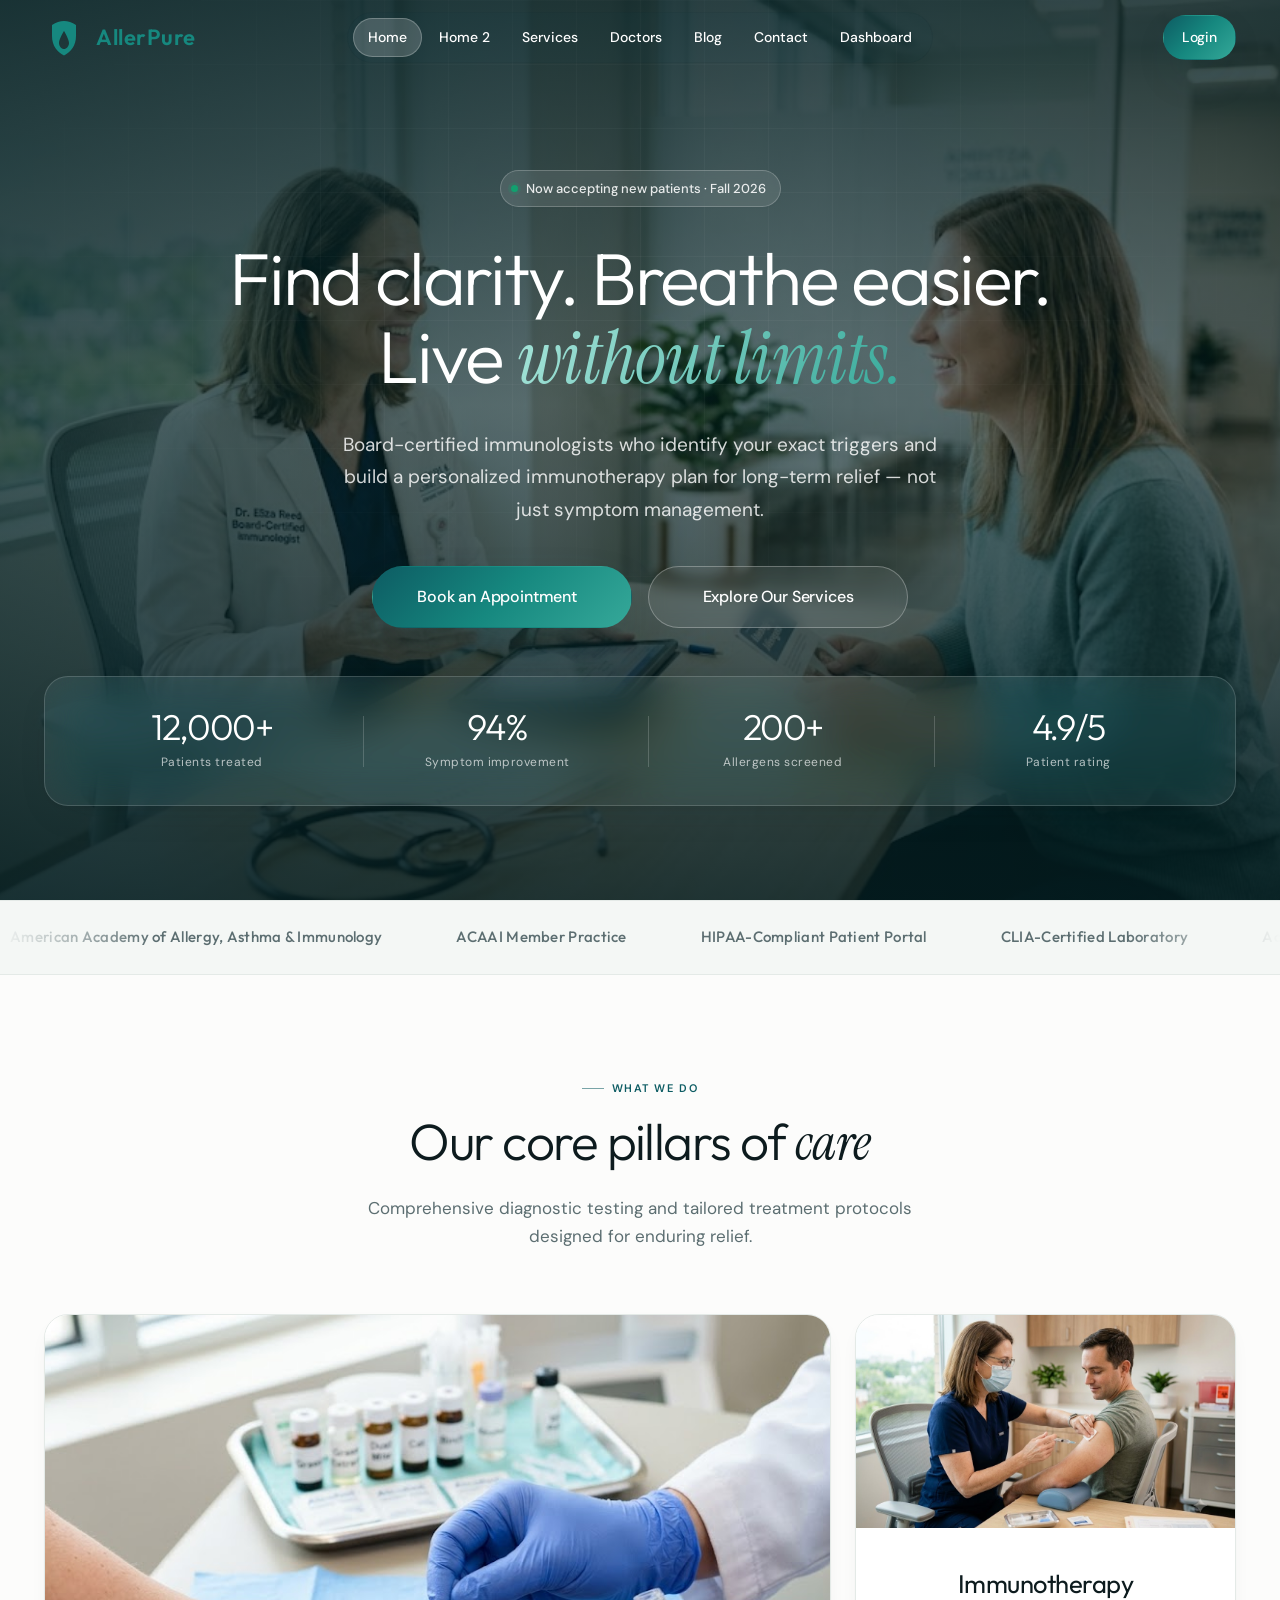
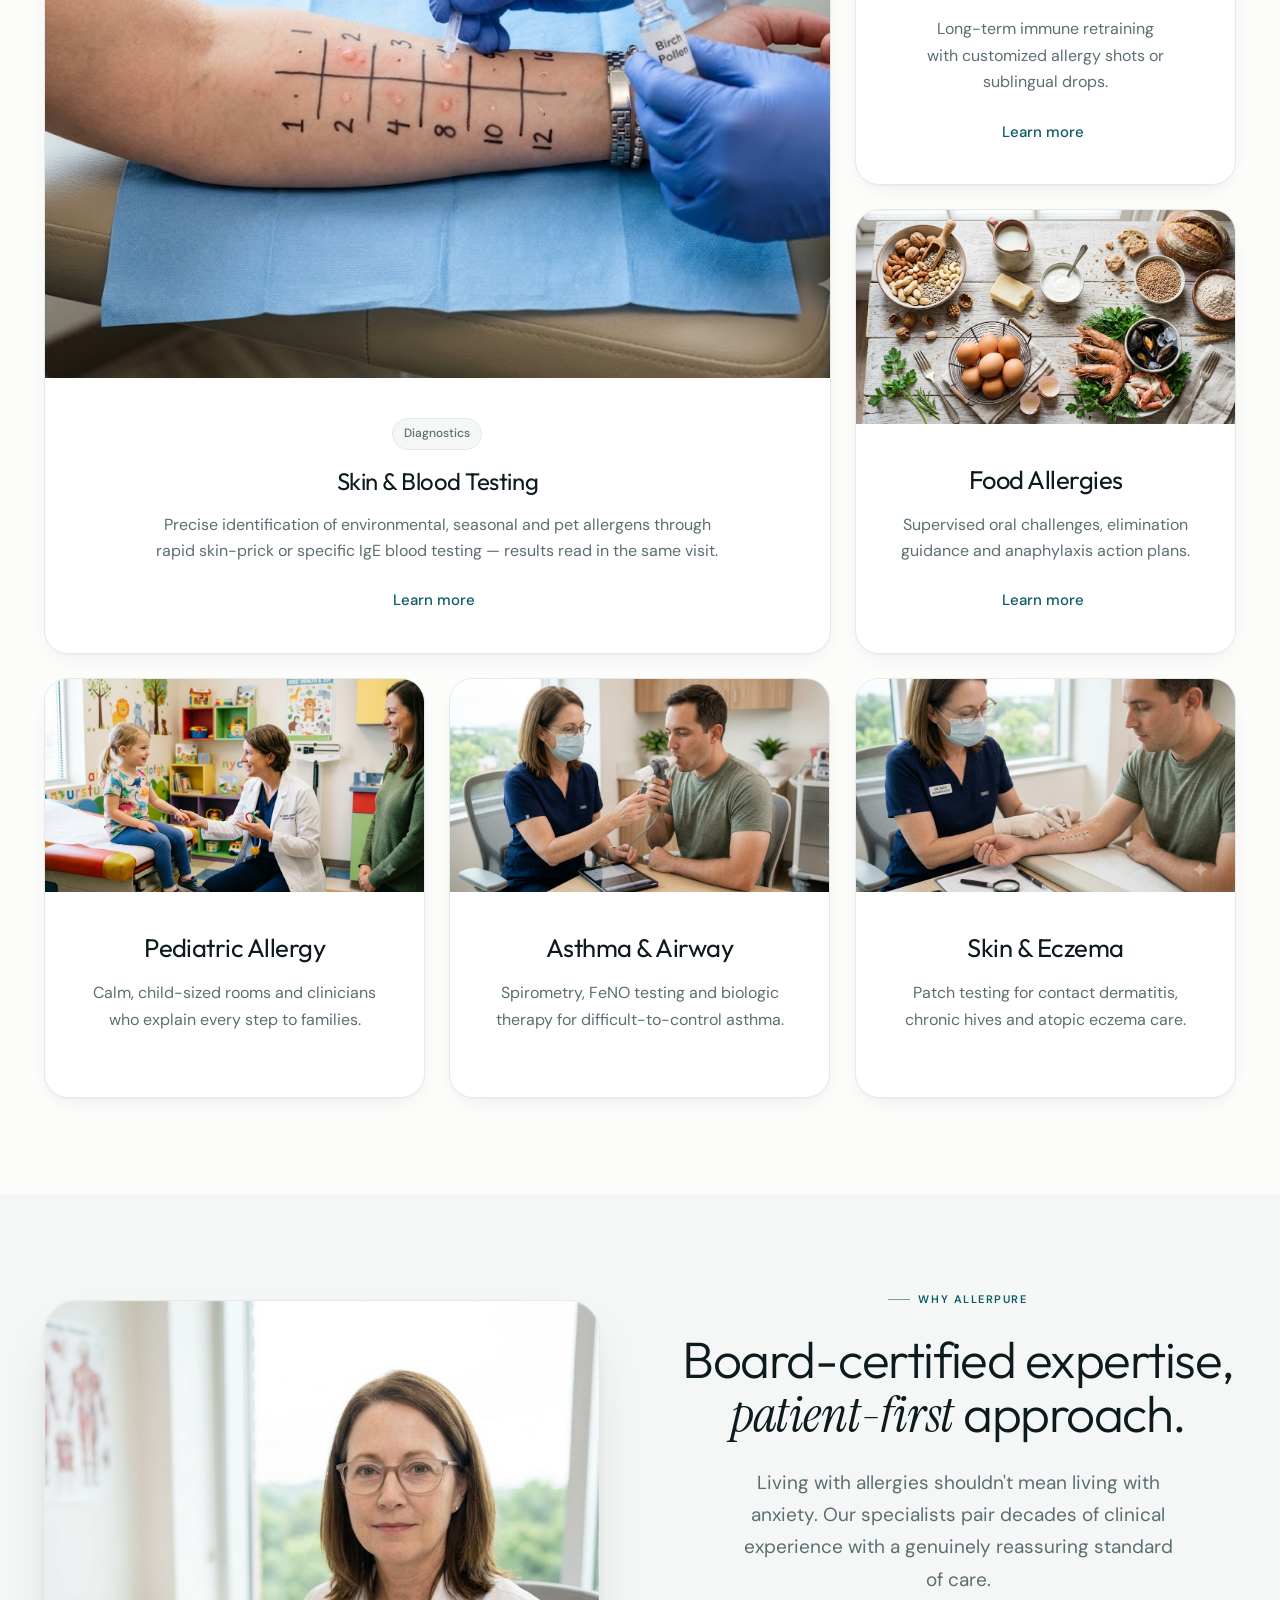
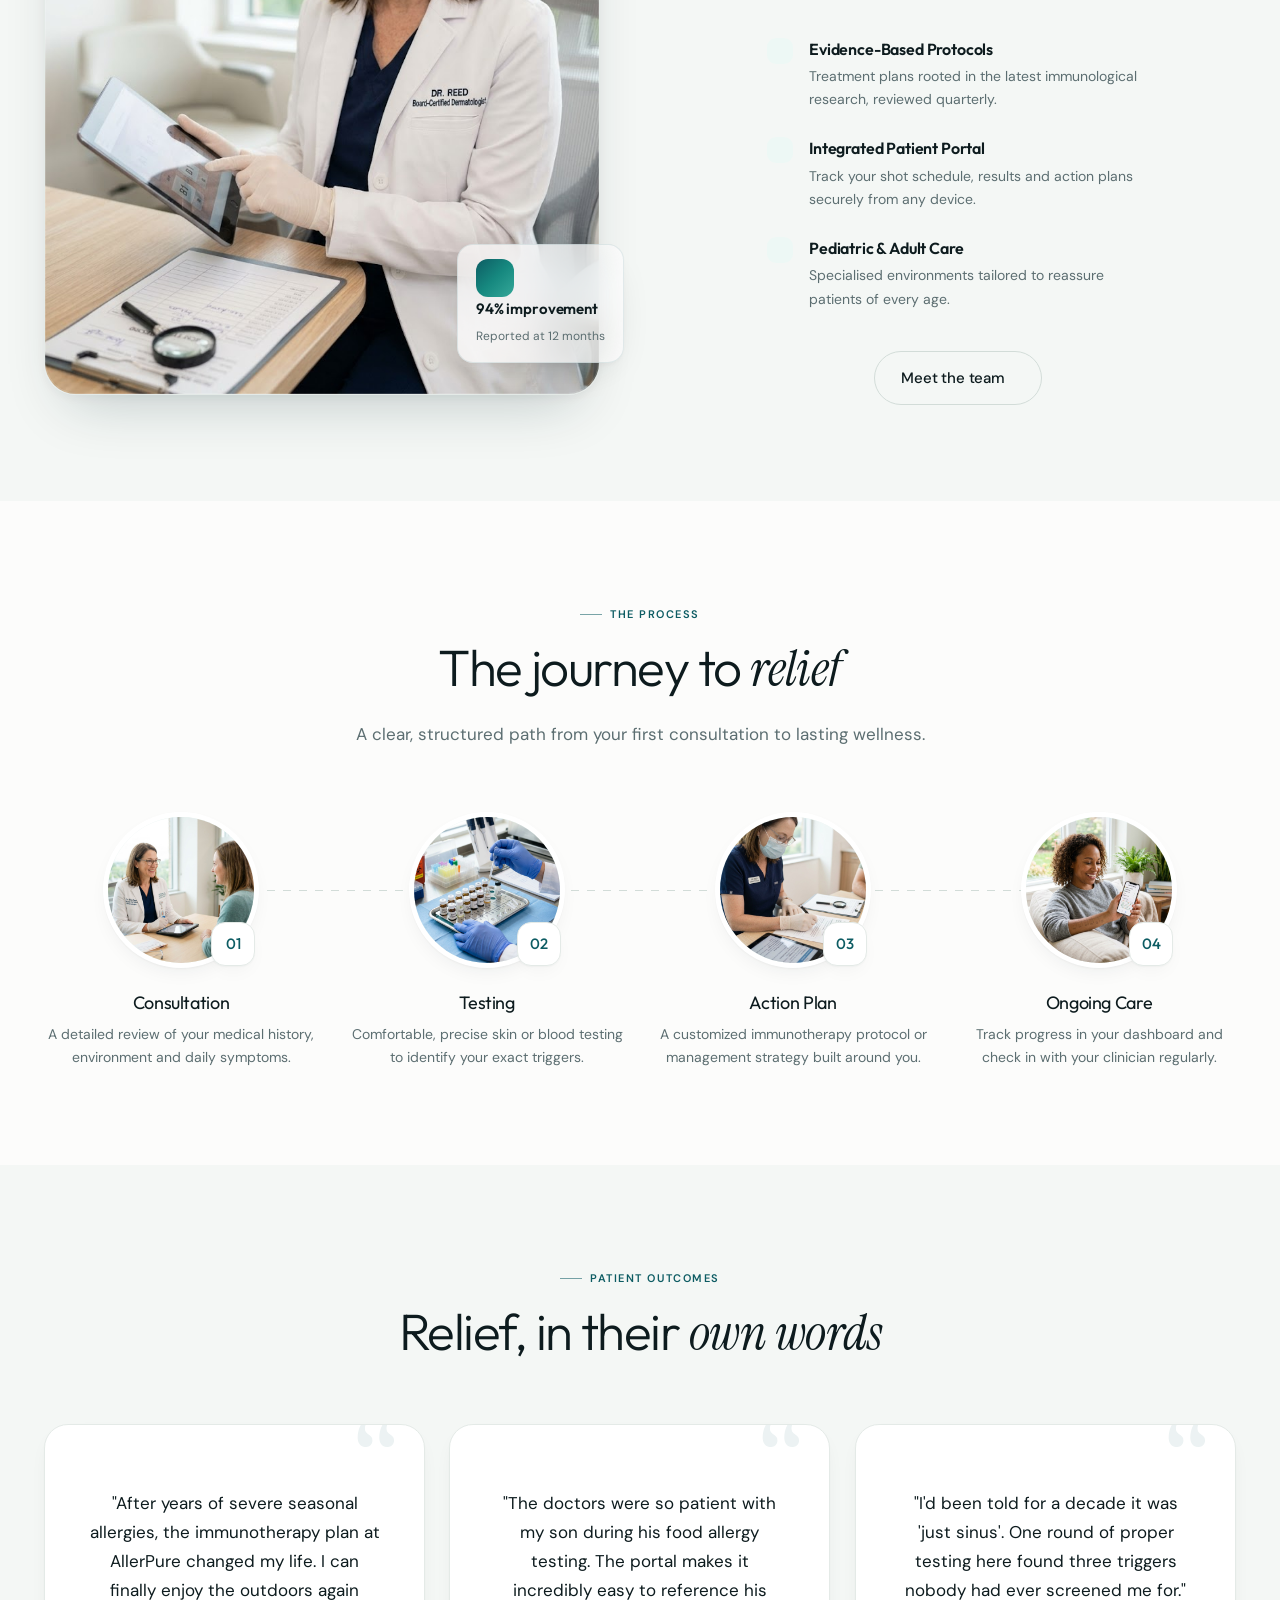
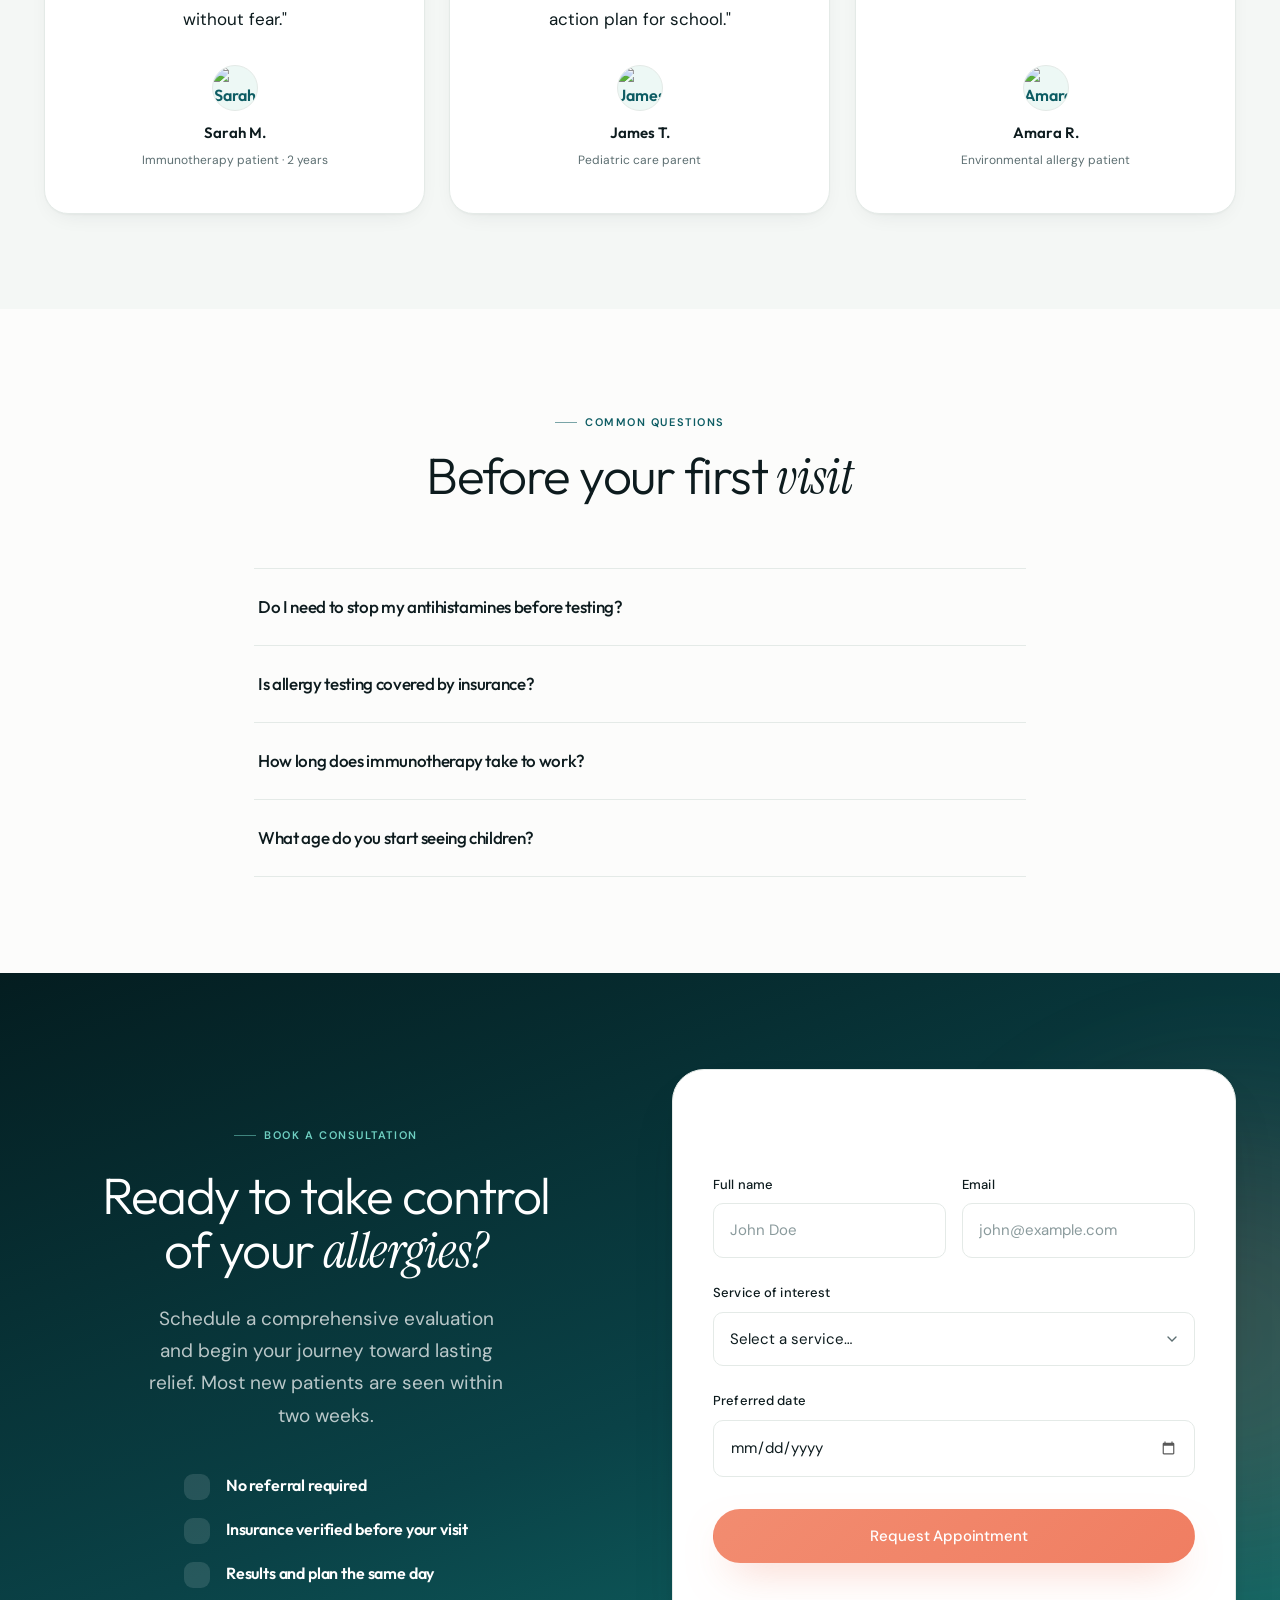
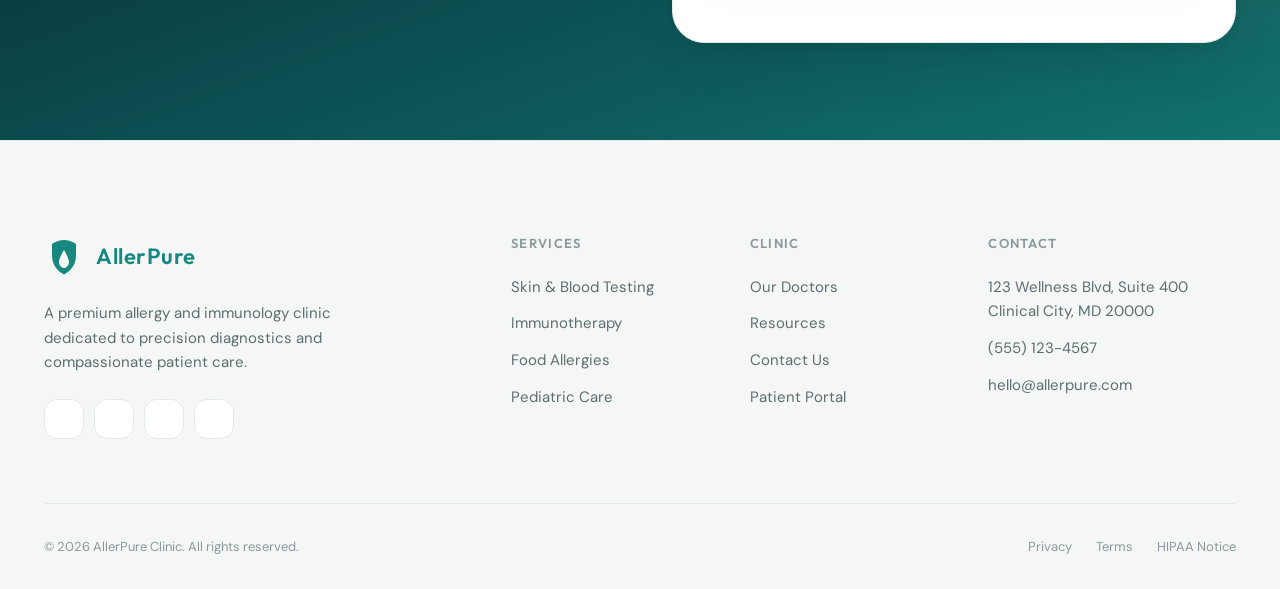
==== commit e419c70a: "1DOC" ====
--- a/index.html
+++ b/index.html
@@ -36,7 +36,10 @@
   <header class="header">
     <div class="container">
       <a href="index.html" class="logo">
-        <i class="ph-fill ph-drop"></i> AllerPure
+        <svg class="logo-mark" viewBox="0 0 170 40" role="img" aria-label="AllerPure" xmlns="http://www.w3.org/2000/svg">
+          <path fill-rule="evenodd" clip-rule="evenodd" fill="var(--logo-shield, #0D5C63)" d="M20,3 C24,3 28,4.5 32,7 L32,18 C32,27.5 27,34 20,37.5 C13,34 8,27.5 8,18 L8,7 C12,4.5 16,3 20,3 Z M20,13 C20,13 15,21 15,25 C15,28.3 17.5,31 20,31 C22.5,31 25,28.3 25,25 C25,21 20,13 20,13 Z" />
+          <text x="52" y="27" font-family="Outfit, 'DM Sans', 'Segoe UI', Arial, sans-serif" font-size="22" font-weight="600" letter-spacing="0.5" fill="var(--logo-wordmark, #0D5C63)">AllerPure</text>
+        </svg>
       </a>
 
       <nav class="nav-desktop">
@@ -73,7 +76,10 @@
   <div class="mobile-drawer">
     <div class="drawer-header">
       <a href="index.html" class="logo">
-        <i class="ph-fill ph-drop"></i> AllerPure
+        <svg class="logo-mark" viewBox="0 0 170 40" role="img" aria-label="AllerPure" xmlns="http://www.w3.org/2000/svg">
+          <path fill-rule="evenodd" clip-rule="evenodd" fill="var(--logo-shield, #0D5C63)" d="M20,3 C24,3 28,4.5 32,7 L32,18 C32,27.5 27,34 20,37.5 C13,34 8,27.5 8,18 L8,7 C12,4.5 16,3 20,3 Z M20,13 C20,13 15,21 15,25 C15,28.3 17.5,31 20,31 C22.5,31 25,28.3 25,25 C25,21 20,13 20,13 Z" />
+          <text x="52" y="27" font-family="Outfit, 'DM Sans', 'Segoe UI', Arial, sans-serif" font-size="22" font-weight="600" letter-spacing="0.5" fill="var(--logo-wordmark, #0D5C63)">AllerPure</text>
+        </svg>
       </a>
       <button class="icon-btn drawer-close" aria-label="Close Menu">
         <i class="ph ph-x"></i>
@@ -566,8 +572,11 @@
       <div class="footer-grid">
         <div class="footer-col">
           <a href="index.html" class="logo" style="margin-bottom: var(--spacing-3);">
-            <i class="ph-fill ph-drop"></i> AllerPure
-          </a>
+        <svg class="logo-mark" viewBox="0 0 170 40" role="img" aria-label="AllerPure" xmlns="http://www.w3.org/2000/svg">
+          <path fill-rule="evenodd" clip-rule="evenodd" fill="var(--logo-shield, #0D5C63)" d="M20,3 C24,3 28,4.5 32,7 L32,18 C32,27.5 27,34 20,37.5 C13,34 8,27.5 8,18 L8,7 C12,4.5 16,3 20,3 Z M20,13 C20,13 15,21 15,25 C15,28.3 17.5,31 20,31 C22.5,31 25,28.3 25,25 C25,21 20,13 20,13 Z" />
+          <text x="52" y="27" font-family="Outfit, 'DM Sans', 'Segoe UI', Arial, sans-serif" font-size="22" font-weight="600" letter-spacing="0.5" fill="var(--logo-wordmark, #0D5C63)">AllerPure</text>
+        </svg>
+      </a>
           <p>A premium allergy and immunology clinic dedicated to precision diagnostics and compassionate patient care.
           </p>
           <div class="social-links">
@@ -618,10 +627,11 @@
         </nav>
       </div>
 
-      <div class="footer-watermark" aria-hidden="true">AllerPure</div>
     </div>
   </footer>
 
+  <button class="back-to-top" type="button" aria-label="Back to top"><i class="ph ph-arrow-up" aria-hidden="true"></i></button>
+
   <script src="assets/js/main.js"></script>
 </body>
 
--- a/assets/css/style.css
+++ b/assets/css/style.css
@@ -1010,28 +1010,29 @@
   gap: var(--spacing-3);
 }
 
+/* One logo, one size and one color everywhere: the SVG lockup scales off
+   --logo-height and fills from --logo-color, which nothing else overrides. */
+:root {
+  --logo-height: 40px;
+  /* Fixed brand teal — the lockup never recolors for theme, hover or hero state */
+  --logo-color: var(--brand-500);
+}
+
 .logo {
-  font-family: var(--font-heading);
-  font-size: 1.3125rem;
-  font-weight: 600;
-  letter-spacing: -0.03em;
-  color: var(--color-text-main);
+  --logo-shield: var(--logo-color);
+  --logo-wordmark: var(--logo-color);
   display: inline-flex;
   align-items: center;
-  gap: 9px;
-}
-.logo i {
-  display: grid;
-  place-items: center;
-  width: 32px;
-  height: 32px;
-  border-radius: 10px;
-  background: var(--grad-brand);
-  color: #fff;
-  font-size: 1.0625rem;
-  box-shadow: var(--shadow-glow);
-}
-.logo:hover { color: var(--color-primary); }
+  flex-shrink: 0;
+  line-height: 0;
+}
+.logo .logo-mark {
+  height: var(--logo-height);
+  width: auto;
+  display: block;
+}
+.logo:hover { opacity: 0.82; }
+@media (max-width: 560px) { :root { --logo-height: 33px; } }
 
 /* Desktop nav — pill capsule.
    `.nav-desktop` doubles as the "hide below 1024px" hook, so the capsule
@@ -1265,7 +1266,6 @@
 .hero-image .btn-outline:hover { background: rgba(255, 255, 255, .18); color: #fff; }
 
 /* Transparent header sits on the photo until the page scrolls */
-.has-photo-hero .header:not(.scrolled) .logo,
 .has-photo-hero .header:not(.scrolled) .nav-link,
 .has-photo-hero .header:not(.scrolled) .icon-btn { color: #fff; }
 .has-photo-hero .header:not(.scrolled) .nav-link:hover,
@@ -1788,21 +1788,6 @@
 .footer-bottom nav { display: flex; gap: var(--spacing-3); }
 .footer-bottom a:hover { color: var(--color-primary); }
 
-/* Oversized watermark wordmark */
-.footer-watermark {
-  font-family: var(--font-heading);
-  font-size: clamp(4rem, 15vw, 13rem);
-  font-weight: 300;
-  letter-spacing: -0.05em;
-  line-height: 0.8;
-  text-align: center;
-  color: var(--color-text-main);
-  opacity: 0.045;
-  user-select: none;
-  pointer-events: none;
-  margin-top: var(--spacing-6);
-  margin-bottom: calc(var(--spacing-4) * -1);
-}
 
 /*
 ================================================================================
@@ -1835,7 +1820,7 @@
 
 .auth-header { margin-bottom: 24px; text-align: center; }
 .auth-header .logo { justify-content: center; margin-bottom: 20px; }
-.auth-header h1 { font-size: 1.875rem; font-weight: 800; letter-spacing: 0.5px; text-transform: uppercase; margin: 0; color: var(--color-text-main); }
+.auth-header h1 { font-size: 1.25rem; font-weight: 700; letter-spacing: 0.6px; text-transform: uppercase; margin: 0; color: var(--color-text-main); }
 .auth-header p { color: var(--color-text-muted); font-size: 0.875rem; margin-top: 8px; }
 
 .password-input-wrap { position: relative; }
@@ -2091,7 +2076,8 @@
   .form-row { grid-template-columns: 1fr; }
 
   .footer { padding-top: var(--spacing-10); }
-  .footer-grid { grid-template-columns: 1fr; text-align: left; gap: var(--spacing-5); }
+  /* Tablet/large phone: the four columns fold to a 2 x 2 block */
+  .footer-grid { grid-template-columns: 1fr 1fr; text-align: left; gap: var(--spacing-5); }
   .footer-bottom { flex-direction: column; text-align: center; }
 
   /* Stats sit two-by-two */
@@ -2217,3 +2203,49 @@
 /* Utility */
 .hide-mobile { display: initial; }
 @media (max-width: 768px) { .hide-mobile { display: none !important; } }
+
+/* Symptom chips read as a clean 3 x 2 block once the explorer stacks at tablet */
+@media (min-width: 561px) and (max-width: 1024px) {
+  [data-ex-step="1"] .option-grid { grid-template-columns: repeat(3, 1fr); }
+}
+
+/* Back to top — floats in once the page has scrolled a screen or so */
+.back-to-top {
+  position: fixed;
+  right: var(--spacing-4, 24px);
+  bottom: var(--spacing-4, 24px);
+  z-index: 60;
+  display: grid;
+  place-items: center;
+  width: 48px;
+  height: 48px;
+  border: 1px solid var(--color-border);
+  border-radius: var(--radius-full);
+  background: var(--color-surface);
+  color: var(--color-primary);
+  font-size: 1.25rem;
+  cursor: pointer;
+  box-shadow: var(--shadow-md);
+  opacity: 0;
+  visibility: hidden;
+  transform: translateY(12px);
+  transition: opacity 0.35s var(--ease-out-expo),
+              transform 0.35s var(--ease-out-expo),
+              visibility 0.35s,
+              background 0.2s ease,
+              color 0.2s ease;
+}
+.back-to-top.visible { opacity: 1; visibility: visible; transform: translateY(0); }
+.back-to-top:hover { background: var(--color-primary); color: #fff; border-color: var(--color-primary); }
+.back-to-top:focus-visible { outline: 2px solid var(--color-primary); outline-offset: 3px; }
+@media (max-width: 560px) {
+  .back-to-top { width: 44px; height: 44px; right: 16px; bottom: 16px; }
+}
+@media (prefers-reduced-motion: reduce) {
+  .back-to-top { transition: opacity 0.2s linear, visibility 0.2s; transform: none; }
+}
+
+/* True mobile: the footer stacks one column per row */
+@media (max-width: 560px) {
+  .footer-grid { grid-template-columns: 1fr; }
+}
